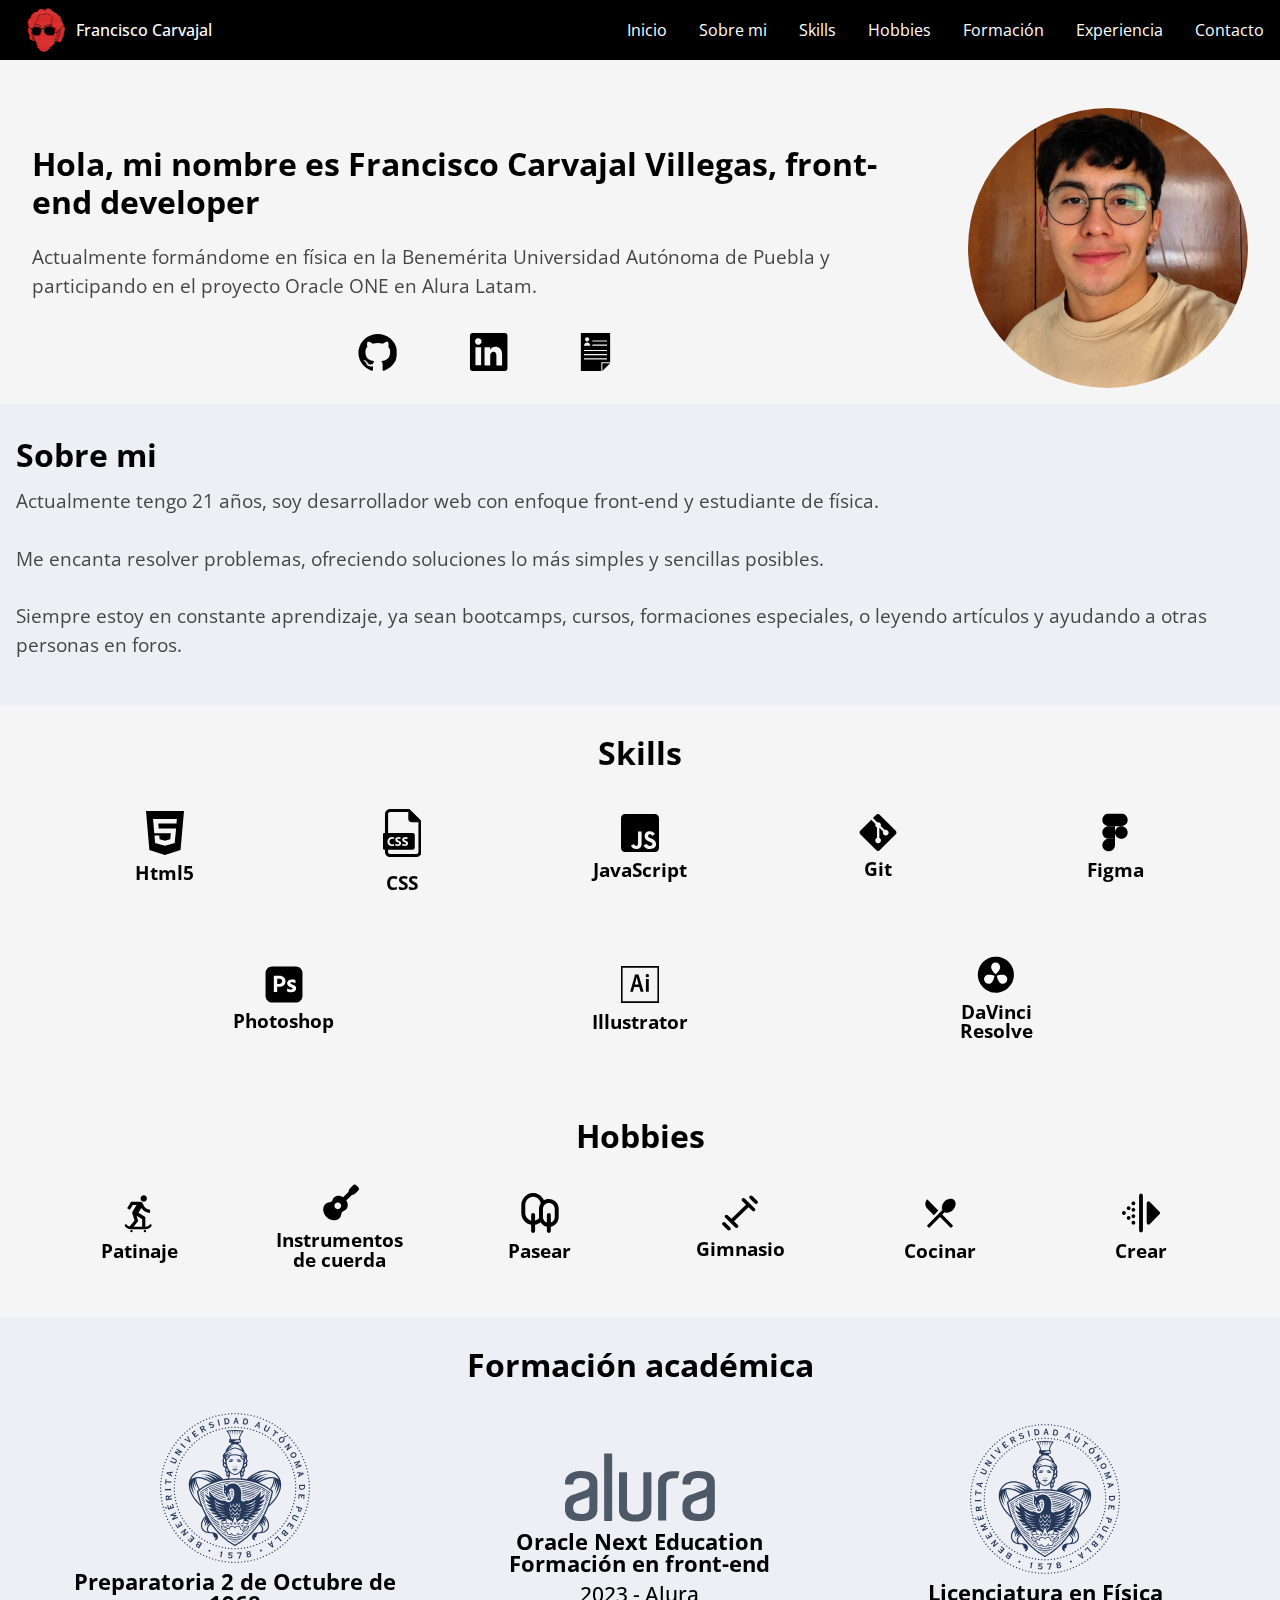
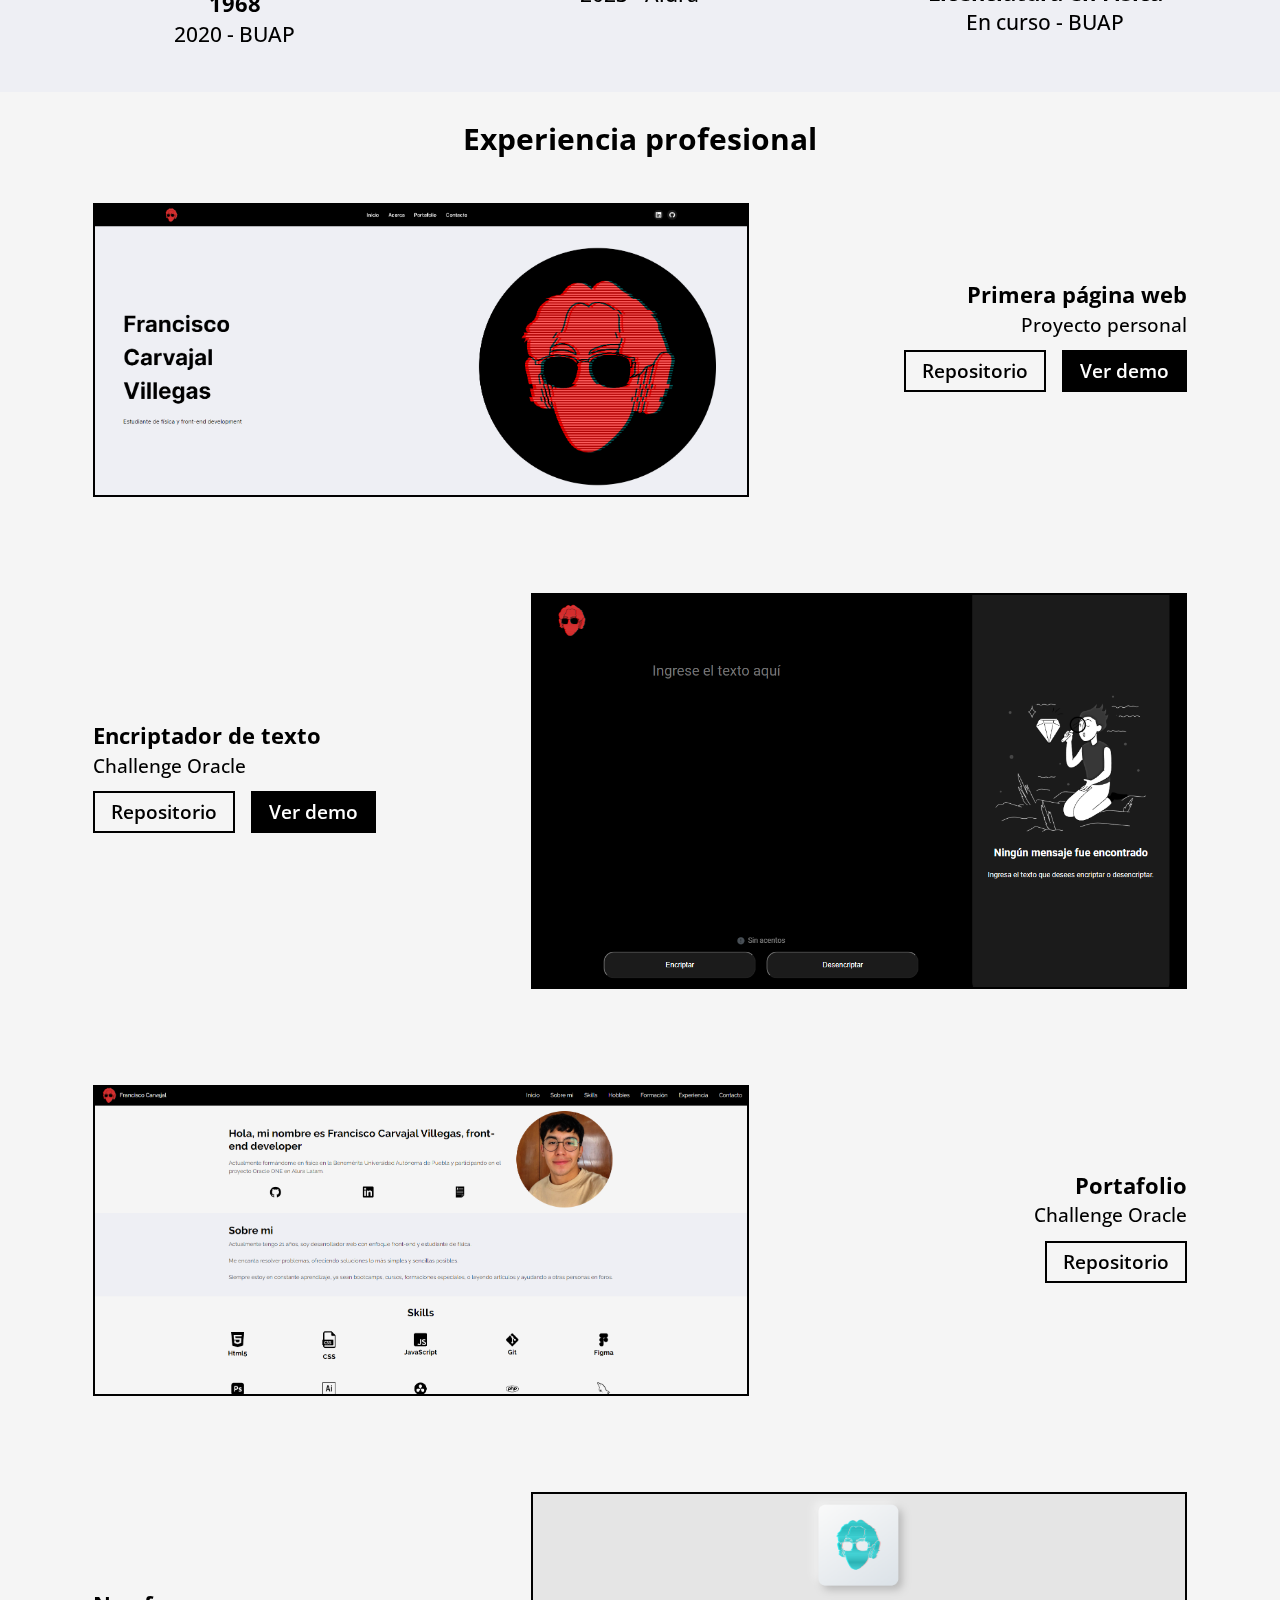
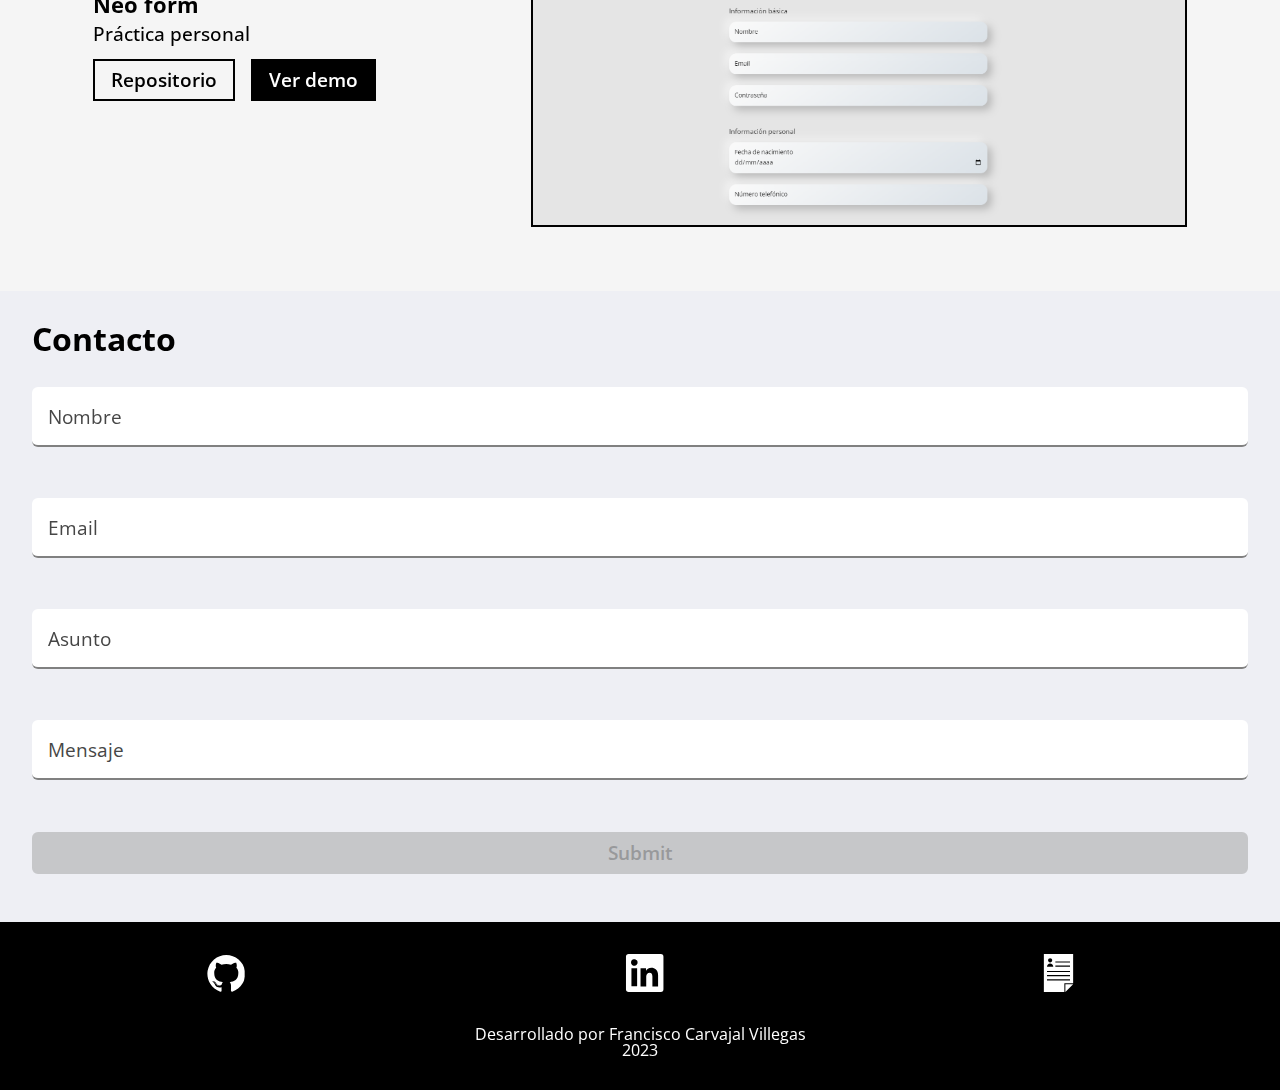
==== index.html @ 3be38c58 "redireccion form" ====
<!DOCTYPE html>
<html lang="es">
<head>
    <meta charset="UTF-8">
    <meta http-equiv="X-UA-Compatible" content="IE=edge">
    <meta name="viewport" content="width=device-width, initial-scale=1.0">
    <link rel="preconnect" href="https://fonts.googleapis.com">
    <link rel="preconnect" href="https://fonts.gstatic.com" crossorigin>
    <link href="https://fonts.googleapis.com/css2?family=Open+Sans:wght@400;500;600;700&display=swap" rel="stylesheet">
    <link rel="stylesheet" href="assets/css/reset.css">
    <link rel="stylesheet" href="assets/css/normalize.css">
    <link rel="stylesheet" href="assets/css/base.css">
    <link rel="stylesheet" href="assets/css/header.css">
    <link rel="stylesheet" href="assets/css/menu.css">
    <link rel="stylesheet" href="assets/css/main.css">
    <link rel="stylesheet" href="assets/css/sobre.css">
    <link rel="stylesheet" href="assets/css/skills.css">
    <link rel="stylesheet" href="assets/css/hobbies.css">
    <link rel="stylesheet" href="assets/css/formacion.css">
    <link rel="stylesheet" href="assets/css/experiencia.css">
    <link rel="stylesheet" href="assets/css/contacto.css">
    <link rel="stylesheet" href="assets/css/form.css">
    <link rel="stylesheet" href="assets/css/footer.css">
    <link rel="shortcut icon" href="assets/img/logo.png" type="image/x-icon">
    <title>Francisco Carvajal Villegas</title>
</head>
<body>
    
    <header class="header">
        <div class="logo">
            <img src="assets/img/logo.png" alt="" class="logo__img">
            <h1 class="logo__nombre">Francisco Carvajal</h1>
        </div>

        <div class="bars-menu">
            <span class="bars-menu__line1"></span>
            <span class="bars-menu__line2"></span>
            <span class="bars-menu__line3"></span>
        </div>

        <nav class="menu">
            <ul class="menu__nav">
                <li class="menu__item"><a href="#">Inicio</a></li>
                <li class="menu__item"><a href="#sobre">Sobre mi</a></li>
                <li class="menu__item"><a href="#skills">Skills</a></li>
                <li class="menu__item"><a href="#hobbies">Hobbies</a></li>
                <li class="menu__item"><a href="#formacion">Formación</a></li>
                <li class="menu__item"><a href="#experiencia">Experiencia</a></li>
                <li class="menu__item"><a href="#contacto">Contacto</a></li>
            </ul>
        </nav>

        <nav class="nav">
            <ul class="nav__bar">
                <li class="nav__item"><a href="#">Inicio</a></li>
                <li class="nav__item"><a href="#sobre">Sobre mi</a></li>
                <li class="nav__item"><a href="#skills">Skills</a></li>
                <li class="nav__item"><a href="#hobbies">Hobbies</a></li>
                <li class="nav__item"><a href="#formacion">Formación</a></li>
                <li class="nav__item"><a href="#experiencia">Experiencia</a></li>
                <li class="nav__item"><a href="#contacto">Contacto</a></li>
            </ul>
        </nav>

    </header>

    <main class="main">
        <div class="main__div">
            <img src="assets/img/yo.jpeg" alt="Francisco Carvajal" class="main__logo">
            <div class="main__info">
                <h1 class="main__titulo">Hola, mi nombre es Francisco Carvajal Villegas, front-end developer</h1>
                <p class="main__descripcion">Actualmente formándome en física en la Benemérita Universidad Autónoma de Puebla y participando en el proyecto Oracle ONE en Alura Latam.</p>
                <div class="main__redes">
                    <a href="https://github.com/FranciscoCarvajal404" target="_blank"><img src="assets/img/github.svg" alt="GitHub" class="main-redes__img"></a>
        
                    <a href="https://www.linkedin.com/in/francisco-carvajal-villegas/" target="_blank"><img src="assets/img/linkedin.svg" alt="LinkedIn" class="main-redes__img"></a>
        
                    <a href="assets/downloads/CV_FCV.pdf" target="_blank"><img src="assets/img/resume.svg" alt="Resume" class="main-redes__img"></a>
                </div>
            </div>
        </div>
    </main>

    <section class="sobre" id="sobre">
        <div class="sobre__info">
            <h2 class="sobre__titulo">Sobre mi</h2>
            <p class="sobre__descripcion">Actualmente tengo 21 años, soy desarrollador web con enfoque front-end y estudiante de física. <br> <br>
            Me encanta resolver problemas, ofreciendo soluciones lo más simples y sencillas posibles. <br> <br>
            Siempre estoy en constante aprendizaje, ya sean bootcamps, cursos, formaciones especiales, o leyendo artículos y ayudando a otras personas en foros.</p>
        </div>
    </section>

    <section class="skills" id="skills">
        <div class="skills__div">
            <h2 class="skills__titulo-principal">Skills</h2>
            <div class="skills__grid">
                <div class="skills__card">
                    <img src="assets/img/html.svg" alt="HTML" class="skills__img">
                    <h2 class="skills__titulo">Html5</h2>
                </div>
                <div class="skills__card">
                    <img src="assets/img/css.svg" alt="CSS" class="skills__img">
                    <h2 class="skills__titulo">CSS</h2>
                </div>
                <div class="skills__card">
                    <img src="assets/img/js.svg" alt="JavaScript" class="skills__img">
                    <h2 class="skills__titulo">JavaScript</h2>
                </div>
                <div class="skills__card">
                    <img src="assets/img/git.svg" alt="Git" class="skills__img">
                    <h2 class="skills__titulo">Git</h2>
                </div>
                <div class="skills__card">
                    <img src="assets/img/figma.svg" alt="Figma" class="skills__img">
                    <h2 class="skills__titulo">Figma</h2>
                </div>
                <div class="skills__card">
                    <img src="assets/img/photoshop.svg" alt="Photoshop" class="skills__img">
                    <h2 class="skills__titulo">Photoshop</h2>
                </div>
                <div class="skills__card">
                    <img src="assets/img/illustrator.svg" alt="Ilustrator" class="skills__img">
                    <h2 class="skills__titulo">Illustrator</h2>
                </div>
                <div class="skills__card">
                    <img src="assets/img/davinci.svg" alt="DaVinci Resolve" class="skills__img">
                    <h2 class="skills__titulo">DaVinci Resolve</h2>
                </div>
                </div>
            </div>
        </div>
    </section>

    <section class="hobbies" id="hobbies">
        <div class="hobbies__div">
            <h2 class="hobbies__titulo-principal">Hobbies</h2>
            <div class="hobbies__grid">
                <div class="hobbies__card">
                    <img src="assets/img/patinaje.svg" alt="Patinaje" class="hobbies__img">
                    <h2 class="hobbies__titulo">Patinaje</h2>
                </div>
                <div class="hobbies__card">
                    <img src="assets/img/guitar.svg" alt="Instrumentos de cuerda" class="hobbies__img">
                        <h2 class="hobbies__titulo">Instrumentos de cuerda</h2>
                    </div>
                    <div class="hobbies__card">
                        <img src="assets/img/arbol.svg" alt="Pasear" class="hobbies__img">
                        <h2 class="hobbies__titulo">Pasear</h2>
                    </div>
                    <div class="hobbies__card">
                        <img src="assets/img/gym.svg" alt="Gimnasio" class="hobbies__img">
                        <h2 class="hobbies__titulo">Gimnasio</h2>
                    </div>
                    <div class="hobbies__card">
                        <img src="assets/img/cocina.svg" alt="Cocinar" class="hobbies__img">
                        <h2 class="hobbies__titulo">Cocinar</h2>
                    </div>
                    <div class="hobbies__card">
                        <img src="assets/img/crear.svg" alt="Crear" class="hobbies__img">
                        <h2 class="hobbies__titulo">Crear</h2>
                    </div>
                </div>
            </div>
        </section>

    <section class="formacion" id="formacion">
            <h2 class="formacion__titulo-principal">Formación académica</h2>
            <div class="formacion__educacion">
                <div class="formacion__card">
                    <img src="assets/img/buap.svg" alt="Preparatoria 2 de Octubre de 1968" class="formacion__img">
                    <h2 class="formacion__titulo">Preparatoria 2 de Octubre de 1968</h2>
                    <h3 class="formacion__descripcion">2020 - BUAP</h3>
                </div>
                <div class="formacion__card">
                    <img src="assets/img/alura-logo.svg" alt="Alura" class="formacion__img">
                    <h2 class="formacion__titulo">Oracle Next Education<br> 
                        Formación en front-end</h2>
                    <h3 class="formacion__descripcion">2023 - Alura</h3>
                </div>
                <div class="formacion__card">
                    <img src="assets/img/buap.svg" alt="BUAP" class="formacion__img">
                    <h2 class="formacion__titulo">Licenciatura en Física</h2>
                    <h3 class="formacion__descripcion">En curso - BUAP</h3>
                </div>
            </div>
    </section>

    <section class="experiencia" id="experiencia">
        <h2 class="experiencia__titulo-principal">Experiencia profesional</h2>
        <div class="experiencia__card">
            <img src="assets/img/primer_web.png" alt="Primer web" class="experiencia__img">
            <div class="card__info">
            <h2 class="experiencia__titulo">Primera página web</h2>
            <h3 class="experiencia__descripcion">Proyecto personal</h3>
            <div class="experiencia__botones">
                <a href="https://github.com/FranciscoCarvajal404/Primera-web-personal"><button class="experiencia__btn--rep">Repositorio</button></a>
                <a href="https://franciscocarvajal404.github.io/Primera-web-personal/"><button class="experiencia__btn--demo">Ver demo</button></a>
            </div>
        </div>
        </div>

        <div class="experiencia__card experiencia__card--reverse">
            <img src="assets/img/encriptador.png" alt="Encriptador" class="experiencia__img">
            <div class="card__info">
                <h2 class="experiencia__titulo experiencia__titulo--reverse">Encriptador de texto</h2>
                <h3 class="experiencia__descripcion experiencia__descripcion--reverse">Challenge Oracle</h3>
                <div class="experiencia__botones experiencia__botones--reverse">
                    <a href="https://github.com/FranciscoCarvajal404/Alura-One-C1"><button class="experiencia__btn--rep">Repositorio</button></a>
                    <a href="https://franciscocarvajal404.github.io/Alura-One-C1/"><button class="experiencia__btn--demo">Ver demo</button></a>
                </div>
            </div>
        </div>

        <div class="experiencia__card">
            <img src="assets/img/portafolio.png" alt="Portafolio personal" class="experiencia__img">
            <div class="card__info">
                <h2 class="experiencia__titulo">Portafolio</h2>
                <h3 class="experiencia__descripcion">Challenge Oracle</h3>
                <div class="experiencia__botones">
                    <a href="https://github.com/FranciscoCarvajal404/Portafolio-Francisco-Carvajal"><button class="experiencia__btn--rep">Repositorio</button></a>
                </div>
            </div>
        </div>

        <div class="experiencia__card experiencia__card--reverse">
            <img src="assets/img/Neo-form.png" alt="Neo formulario" class="experiencia__img">
            <div class="card__info">
                <h2 class="experiencia__titulo experiencia__titulo--reverse">Neo form</h2>
                <h3 class="experiencia__descripcion experiencia__descripcion--reverse">Práctica personal</h3>
                <div class="experiencia__botones experiencia__botones--reverse">
                    <a href="https://github.com/FranciscoCarvajal404/Neo-form"><button class="experiencia__btn--rep">Repositorio</button></a>
                    <a href="https://franciscocarvajal404.github.io/Neo-form/"><button class="experiencia__btn--demo">Ver demo</button></a>
                </div>
            </div>
        </div>
    </section>

    <section class="contacto" id="contacto">
        <h2 class="contacto__titulo">Contacto</h2>
        
        <form action="send.html" class="contacto__form">
            <div class="contacto__form">
                <div class="form__grupo">
                    <label class="form__label" for="name">
                        <input type="text" id="name" name="name" class="form__input" autocomplete="off" required data-type="name">
                        <span class="label-span">Nombre</span>
                        <span class="form__input-error"></span>
                    </label>
                </div>

                <div class="form__grupo">
                    <label class="form__label" for="mail">
                        <input type="email" id="mail" name="mail" class="form__input" autocomplete="off" required data-type="email">
                        <span class="label-span">Email</span>
                        <span class="form__input-error"></span>
                    </label>
                </div>

                <div class="form__grupo">
                    <label class="form__label" for="subject">
                        <input type="text" id="subject" name="subject" class="form__input" autocomplete="off" required data-type="subject">
                        <span class="label-span">Asunto</span>
                        <span class="form__input-error"></span>
                    </label>
                </div>

                <div class="form__grupo">
                    <label class="form__label" for="mensaje">
                        <textarea type="text" id="mensaje" name="mensaje" class="form__input form__input--mensaje" autocomplete="off" required cols="30" rows="1" data-type="message"></textarea>
                        <span class="label-span">Mensaje</span>
                        <span class="form__input-error form__input-error--message"></span>
                    </label>
                </div>
            <input type="submit" class="form__btn" id="enviarCorreo">
        </form>
    </section>

    <footer class="footer">
        <div class="footer__redes">
            <a href="https://github.com/FranciscoCarvajal404" target="_blank"><img src="assets/img/github.svg" alt="GitHub" class="footer__img"></a>

            <a href="https://www.linkedin.com/in/francisco-carvajal-villegas/" target="_blank"><img src="assets/img/linkedin.svg" alt="LinkedIn" class="footer__img"></a>

            <a href="assets/downloads/CV_FCV.pdf" target="_blank"><img src="assets/img/resume.svg" alt="Resume" class="footer__img"></a>
        </div>
        <h2 class="footer__titulo">
            Desarrollado por Francisco Carvajal Villegas <br>
            2023
        </h2> 
    </footer>

    <script type="module" src="assets/js/app.js"></script>
</body>
</html>
---- assets/css/base.css ----
:root{
    --background1: #F5F5F5;
    --background2: #EEEFF4;
    --color-parrafo: #464646;
}

html {   
    min-width: 320px;   
    scroll-behavior: smooth;
    }

body{
    font-family: 'Open Sans', sans-serif;
    width: 100%;
    background: var(--background1);
}

a:hover{
    color: #f73131;
}
---- assets/css/header.css ----
.header{
    background: black;
    display: flex;
    align-items: center;
    justify-content: space-between;
    padding: 0 16px;

    position: sticky;
    position: -webkit-sticky;
    top: 0;

    z-index: 20;
}

.logo{
    display: flex;
    align-items: center;
    justify-content: space-between;
}

.logo__img{
    width: 60px;
    height: 60px;

    z-index: 20;
}

.logo__nombre{
    font-size: 1rem;
    font-weight: 500;
    color: white;
}

.nav{
    display: none;
}

.nav__item{
    font-size: 1rem;
}

@media screen and (min-width: 920px){
    .nav{
        display: block;
    }
    
    .nav__bar{
        display: flex;
        align-items: center;
        justify-content: center;
    }

    .nav__item{
        margin-left: 32px;
    }
}
---- assets/css/menu.css ----
.bars-menu{
    width: 30px;
    height: 30px;
    cursor: pointer;
}

.bars-menu span{
    display: block;
    width: 100%;
    height: 2px;
    background: white;
    margin-top: 6px;

    transform-origin: 0px 100%;
    transition: all 500ms;
}

.bars-menu__line1--active{
    transform: rotate(45deg) translate(-2px, 1px);
}

.bars-menu__line3--active{
    transform: rotate(-45deg) translate(-4px, 2px);}

.bars-menu__line2--active{
    opacity: 0;
    margin-left: -30px;
}

.menu{
    opacity: 1;
    background: none;
    position: absolute;
    top: 0;
    left: 0;

    width: 80%;
    height: 100vh;

    padding-top: 100px;

    transform: translateX(-100%);
    transition: all 0.5s ease;
}

.menu__nav{
    align-self: flex-start;
    margin: calc(100vh / 7) 32px;
}

.menu--active{
    display: block;
    background: rgba(0, 0, 0, 0.8);
    -webkit-backdrop-filter: blur(10px);
    backdrop-filter: blur(10px);
    position: absolute;
    top: 0;
    opacity: 1;

    padding-top: 100px;

    width: 50%;
    height: 100vh;

    display: flex;
    flex-direction: column;
    justify-content: flex-start;
    align-items: center;

    transform: translateX(0%);
    transition: all 0.5s ease;
}

.menu__item{
    margin-bottom: 32px;
    opacity: 0;
    z-index: -1;

    font-size: 18px;
}


.menu--active .menu__item{
    opacity: 1;
}

@media screen and (min-width: 920px){
    .bars-menu{
        display: none;
    }
}
---- assets/css/main.css ----
.main{
    background: var(--background1);

    display: flex;
    flex-direction: column;
    justify-content: space-around;
    align-items: center;

    padding: 16px 32px;
    margin-top: 32px;

}

.main__div{
    display: flex;
    flex-direction: column;
    justify-content: center;
    align-items: center;

    width: 100%;
    max-width: 1370px;
}

.main__logo{
    width: 150px;
    height: 150px;

    border-radius: 360px;
}

.main__info{
    display: flex;
    flex-direction: column;
    align-items: center;
    justify-content: center;

}

.main__titulo{
    font-size: 2rem;
    font-weight: bold;
    line-height: 1.2;

    align-self: flex-start;
}

.main__descripcion{
    font-size: 1.2rem;
    font-weight: 400;
    line-height: 1.5;

    color: var(--color-parrafo);
}

.main__redes{
    width: 100%;

    display: flex;
    align-items: center;
    justify-content: center;

    margin-top: 32px
}

.main-redes__img{
    height: 38px;
    margin: 0 36px;
}

.main-redes__img:hover{
    filter: invert(54%) sepia(98%) saturate(5760%) hue-rotate(342deg) brightness(95%) contrast(105%);

    transition: all 150ms;
}

.main__img{
    width: 40px ;
    cursor: pointer;
}

@media screen and (min-width: 768px){
    .main__div{
        flex-direction: row-reverse;
    }

    .main__logo{
        margin-left: 32px;
        width: 200px;
        height: 200px;
    }
}

@media screen and (min-width: 1024px){

    .main__logo{
        width: 280px;
        height: 280px;
    }
}
---- assets/css/sobre.css ----
.sobre{
    background: var(--background2);

    display: flex;
    flex-direction: column;
    justify-content: center;
    align-items: center;

    padding: 32px 16px;
    
}

.sobre__titulo{
    font-size: 2rem;
    font-weight: bold;
    line-height: 1.2;

    align-self: flex-start;
}

.sobre__descripcion{
    margin: 0.67em 0;

    font-size: 1.2rem;
    font-weight: 400;
    line-height: 1.5;

    color: var(--color-parrafo);
}
---- assets/css/skills.css ----
.skills{
    display: flex;
    flex-direction: column;
    align-items: center;

    background: var(--background1);
    padding: 16px 32px;
}

.skills__div{
    display: flex;
    flex-direction: column;
    align-items: center;

    width: 100%;
    max-width: 1370px;

}

.skills__grid{
    width: 100%;
    max-width: 1370px;

    display: flex;
    flex-wrap: wrap;
    justify-content: space-evenly;
    align-items: center;
}

.skills__titulo-principal{
    font-size: 2rem;
    font-weight: bold;

    align-self: center;

    margin-top: 16px;
}

.skills__card{
    width: 30%;
    height: auto;

    display: flex;
    flex-direction: column;
    justify-content: center;
    align-items: center;

    margin: 32px;
}

.skills__titulo{
    font-size: 1.2rem;
    font-weight: bold;

    text-align: center;
}

.skills__img{
    width: 38px;
    height: auto;

    margin-bottom: 8px;
}

@media screen and (min-width: 768px){
    .skills__card{
        width: 20%;
    }
}

@media screen and (min-width: 1024px){
    .skills__card{
        width: 12%;
    }
}
---- assets/css/hobbies.css ----
.hobbies{
    display: flex;
    flex-direction: column;
    align-items: center;

    background: var(--background1);
    padding: 16px 32px;
}

.hobbies__div{
    display: flex;
    flex-direction: column;
    align-items: center;

    width: 100%;
    max-width: 1370px;

}

.hobbies__grid{
    width: 100%;

    display: flex;
    flex-wrap: wrap;
    justify-content: space-evenly;
    align-items: center;
}

.hobbies__titulo-principal{
    font-size: 2rem;
    font-weight: bold;

    align-self: center;

    margin-top: 16px;
}

.hobbies__card{
    width: 30%;
    height: auto;

    display: flex;
    flex-direction: column;
    justify-content: center;
    align-items: center;

    margin: 32px;
}

.hobbies__titulo{
    font-size: 1.2rem;
    font-weight: bold;

    text-align: center;
}

.hobbies__img{
    width: 38px;
    height: auto;

    margin-bottom: 8px;
}

@media screen and (min-width: 768px){
    .hobbies__card{
        width: 20%;
    }
}

@media screen and (min-width: 1024px){
    .hobbies__card{
        width: 10%;
    }
}
---- assets/css/formacion.css ----
.formacion{
    display: flex;
    flex-direction: column;
    align-items: center;
    justify-content: center;

    background: var(--background2);
    padding: 16px 32px;
}

.formacion__titulo-principal{
    font-size: 2rem;
    font-weight: bold;

    margin-top: 16px;
}

.formacion__educacion{
    display: flex;
    flex-direction: column;
    justify-content: center;
    align-items: center;

    width: 100%;
}

.formacion__card{
    width: 90%;
    height: auto;

    display: flex;
    flex-direction: column;
    justify-content: center;
    align-items: center;

    margin: 32px 16px;
}

.formacion__img{
    width: 150px;

    mix-blend-mode: multiply;

    margin-bottom: 8px;
}

.formacion__titulo{
    font-size: 1.4rem;
    font-weight: bold;

    text-align: center;
}

.formacion__descripcion{
    margin-top: 8px;

    font-size: 1.3rem;
    font-weight: 500;
}

@media screen and (min-width: 768px){
    .formacion__educacion{
        flex-direction: row;
    }
}
---- assets/css/experiencia.css ----
.experiencia{
    display: flex;
    flex-direction: column;

    align-items: center;
    justify-content: center;

    background: var(--background1);
    padding: 16px 32px;
}

.experiencia__titulo-principal{
    font-size: 1.9rem;
    font-weight: bold;

    align-self: center;

    margin-top: 16px;
}

.experiencia__card{
    width: 90%;

    margin: 32px auto;

    display: flex;
    flex-direction: column;
    align-items: center;
    justify-content: center;
}

.card__info{
    display: flex;
    flex-direction: column;
    align-items: center;
    justify-content: center;

    width: 100%;
}

.experiencia__img{
    width: 100%;

    align-self: center;

    margin: 16px 0;

    box-sizing: border-box;
    border: 2px solid black;
}

.experiencia__titulo{
    font-size: 1.4rem;
    font-weight: bold;

    text-align: center;

    margin-top: 8px;

    align-self: flex-start;
}

.experiencia__descripcion{
    margin-top: 8px;

    font-size: 1.2rem;
    font-weight: 500;

    align-self: flex-start;
}

.experiencia__botones{
    display: flex;
    align-items: center;
    justify-content: center;
    align-self: center;

    margin-top: 16px;
    margin-bottom: 32px;
    gap: 16px;
}

.experiencia__btn--rep{
    cursor: pointer;

    padding: 8px 16px;

    color: black;
    font-size: 1.2rem;
    font-weight: 600;

    background: rgba(0, 0, 0, 0);
    border: 2px solid black;
}

.experiencia__btn--rep:hover{
    border-color: #f73131;
    color: #f73131;

    transition: all 150ms;
}

.experiencia__btn--demo{
    cursor: pointer;

    padding: 8px 16px;

    color: white;
    font-size: 1.2rem;
    font-weight: 600;

    background: black;
    border: 2px solid black;
}

.experiencia__btn--demo:hover{
    background: #f73131;
    border-color: #f73131;

    transition: all 150ms;
}

@media screen and (min-width: 1024px) {
    .experiencia__card{
        flex-direction: row;
        justify-content: space-between;
    }

    .experiencia__card--reverse{
        flex-direction: row-reverse;
        justify-content: space-between;
    }
    

    .experiencia__titulo, .experiencia__descripcion, .experiencia__botones{
        align-self: flex-end;
    }

    .experiencia__titulo--reverse, .experiencia__descripcion--reverse, .experiencia__botones--reverse{
        align-self: flex-start;
    }

    .experiencia__img{
        width: 60%;
    }
}
---- assets/css/contacto.css ----
.contacto{
    display: flex;
    flex-direction: column;

    padding: 16px 32px;

    background: var(--background2);
}

.contacto__titulo{
    font-size: 2rem;
    font-weight: bold;

    margin: 16px 0 32px 0;
}

.contacto__form{
    display: flex;
    flex-direction: column;
    
}
---- assets/css/form.css ----
.form__grupo{
    width: 100%; 
    z-index: 1;

    display: flex;
    align-items: center;
    justify-content: center;
}

.form__label {
    position: relative;
    font-size: 1.2rem;
    width: 100%;
}

.form__input {
    box-sizing: border-box;
    width: 100%;
    min-height: 60px;

    border: 0;
    border-bottom: solid 2px grey;
    border-radius: 6px;

    margin-bottom: 3.2rem;
    padding: 16px;
    padding-bottom: 0;
    color: black;
}

.form__input--mensaje{
    padding-top: 24px;
    padding-bottom: 12px;

    display: block;
    overflow: hidden;
    resize: none;
}

.form__input:focus{
    border-color: #f73131;

    transition: all 0.2s;
}

.form__input--invalid{
    border: 2px solid #f73131;
}

.form__input-error{
    color: #f73131;

    position: absolute;
    top: 65px;
    left: 0px;
}

.form__input-error--message{
    position: relative;
    top: -45px;
}

.label-span {
    position: absolute;
    top: 20px;
    left: 16px;
    transition: all 0.2s;
    pointer-events: none;

    background-color: white;

    border-radius: 6px;

    color: var(--color-parrafo);
}

.form__input:focus+.label-span{
    top: 10px;
    left: 16px;

    font-size: 0.8rem;
    font-weight: 600;

    color: #f73131;
}

.form__input.full+.label-span {
    top: 10px;
    left: 16px;

    font-size: 0.8rem;
    font-weight: 600;
}

.form__btn{
    cursor: pointer;

    padding: 8px 16px;
    margin-bottom: 32px;

    color: white;
    font-size: 1.2rem;
    font-weight: 600;

    background: black;
    border: 2px solid black;
    border-radius: 6px;

    transition: all 150ms;
}

.form__btn:hover{
    background: #f73131;
    border-color: #f73131;

    transition: all 150ms;
}

.form__btn:disabled{
    background: #acacac;
    border: 2px solid #acacac;

    color: #5f5f5f;

    opacity: 0.6;

    transition: all 150ms;
}
---- assets/css/footer.css ----
.footer{
    background: black;
    color: white;

    text-align: center;

    padding: 32px 16px;
}

.footer__redes{
    display: flex;
    align-items: center;
    justify-content: space-around;

    margin-bottom: 32px;
}

.footer__img{
    filter: invert(100%) sepia(1%) saturate(2%) hue-rotate(279deg) brightness(112%) contrast(100%);
    height: 38px;
}

.footer__img:hover{
    filter: invert(54%) sepia(98%) saturate(5760%) hue-rotate(342deg) brightness(95%) contrast(105%);
    transition: all 150ms;
}
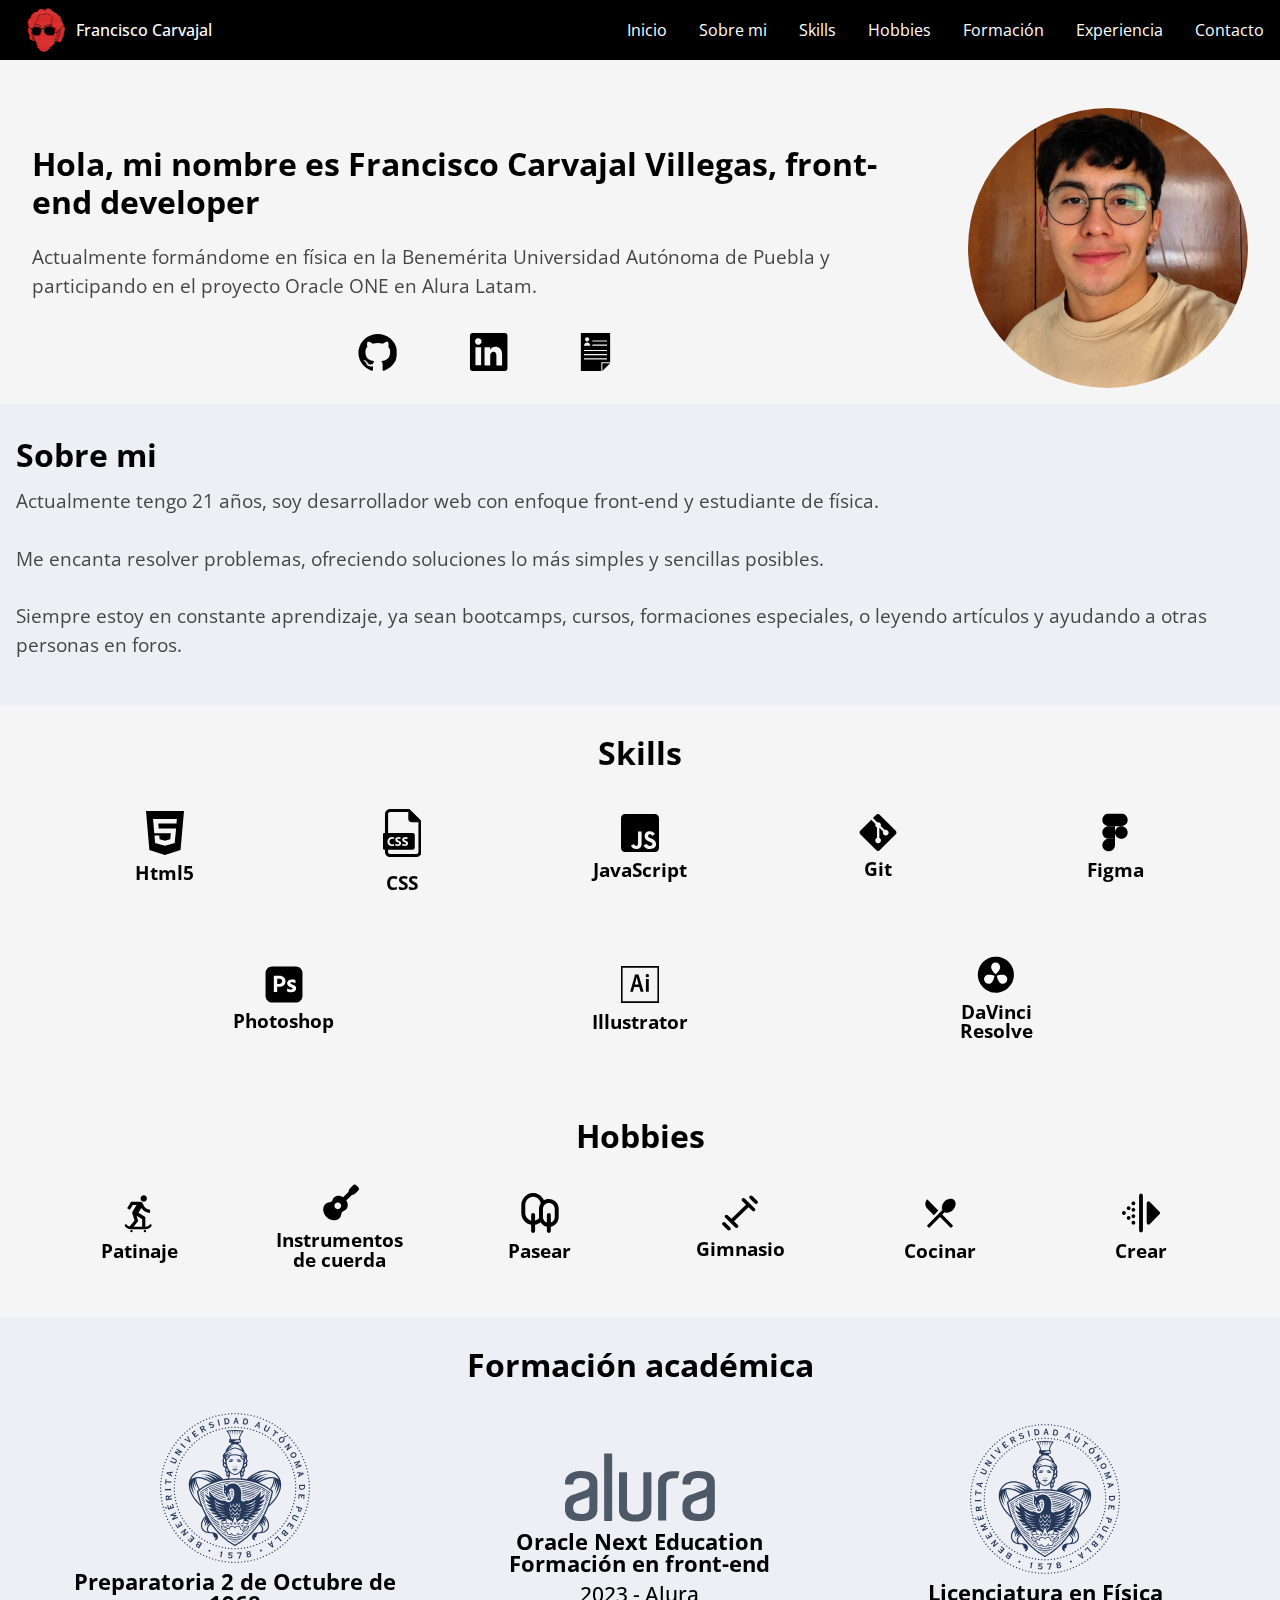
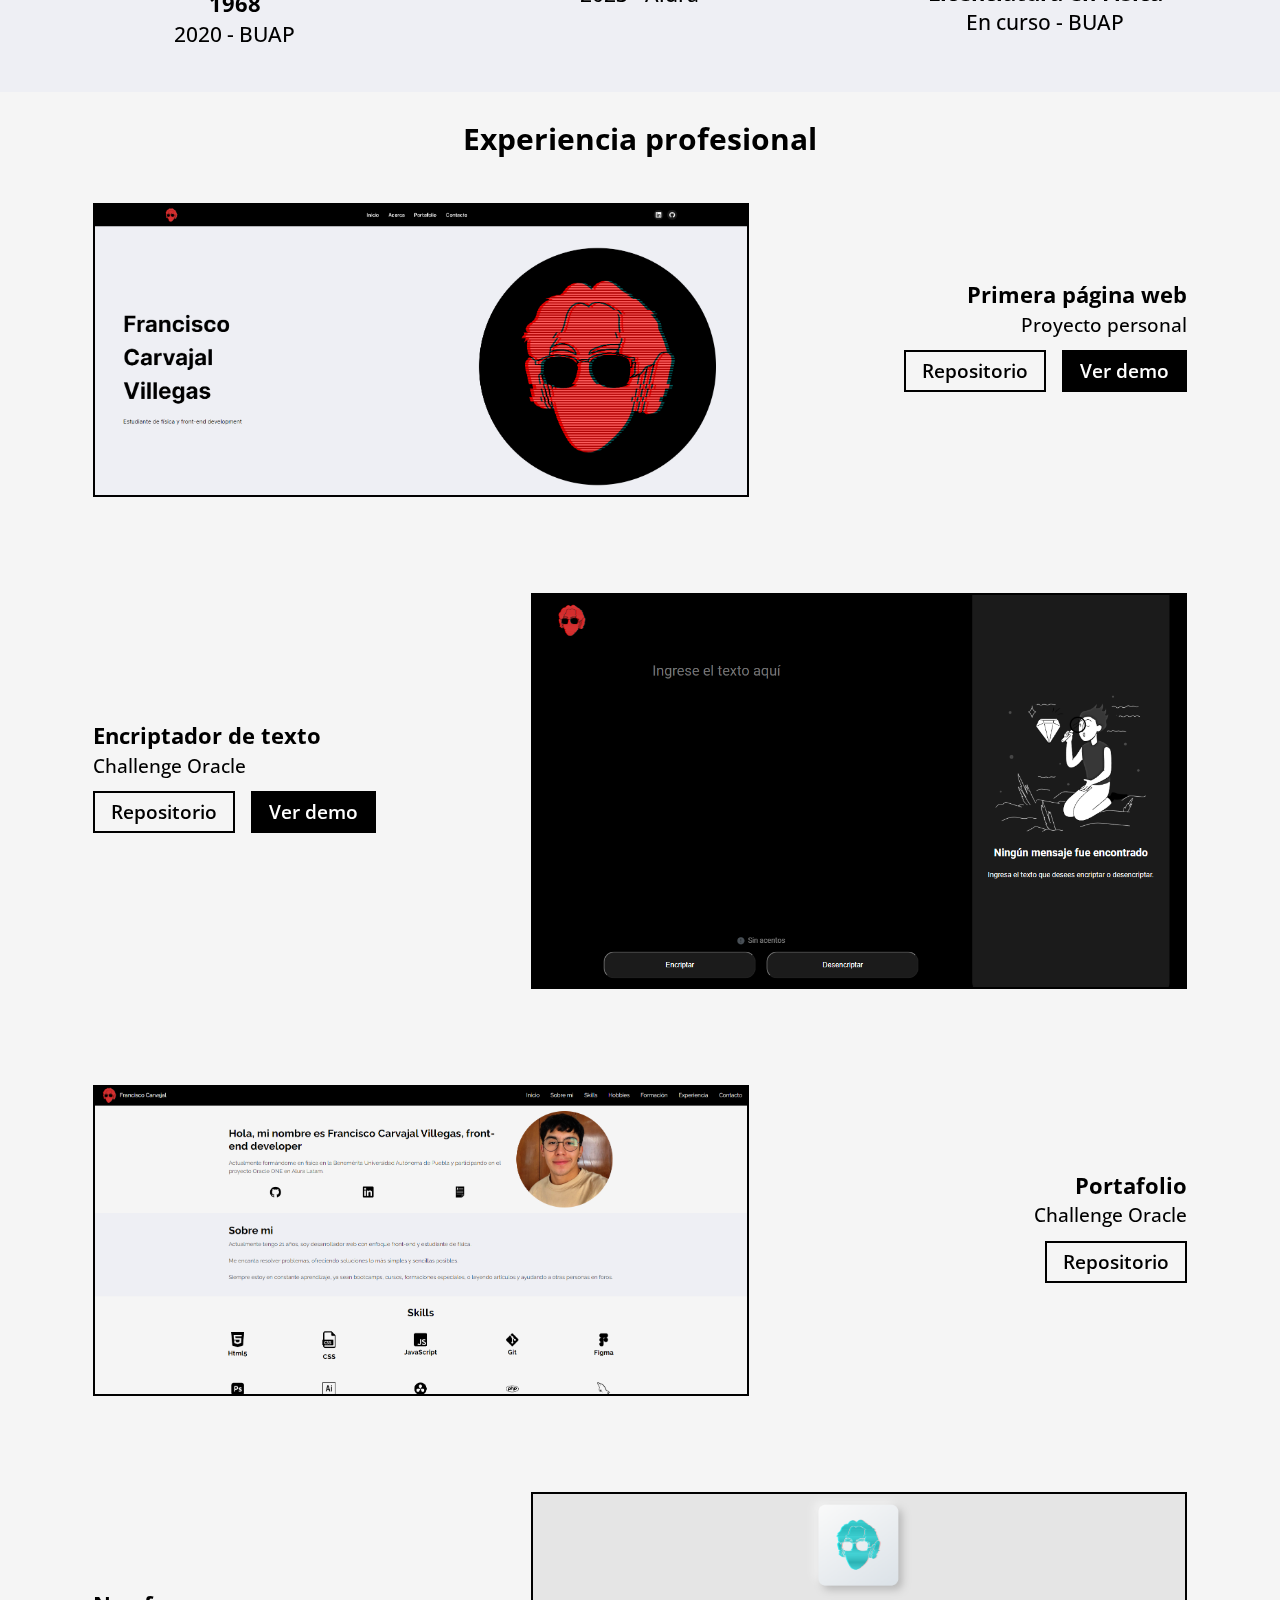
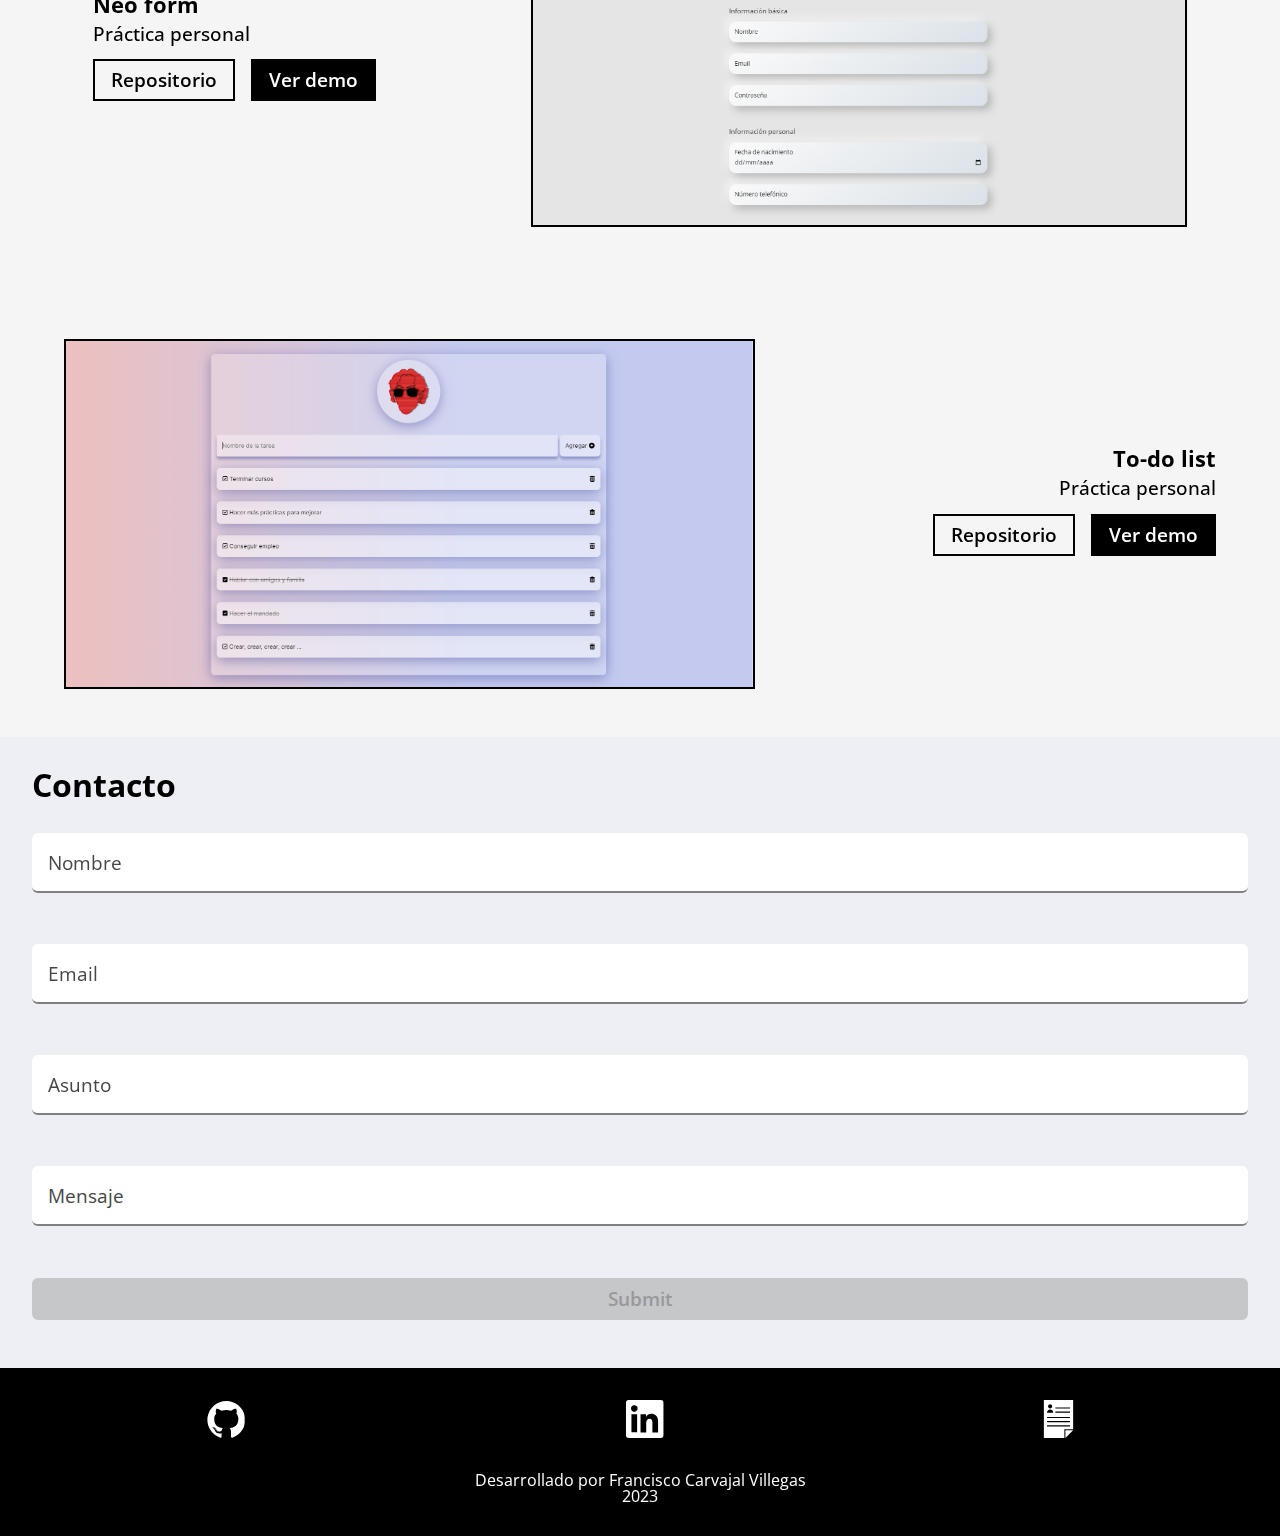
==== commit 0e00557f: "Agregado To-do list" ====
--- a/index.html
+++ b/index.html
@@ -235,10 +235,22 @@
         </div>
     </section>
 
+    <div class="experiencia__card">
+        <img src="assets/img/to-do.png" alt="To-do list" class="experiencia__img">
+        <div class="card__info">
+            <h2 class="experiencia__titulo">To-do list</h2>
+            <h3 class="experiencia__descripcion">Práctica personal</h3>
+            <div class="experiencia__botones">
+                <a href="https://github.com/FranciscoCarvajal404/Lista-de-tareas"><button class="experiencia__btn--rep">Repositorio</button></a>
+                <a href="https://franciscocarvajal404.github.io/Lista-de-tareas/"><button class="experiencia__btn--demo">Ver demo</button></a>
+            </div>
+        </div>
+    </div>
+
     <section class="contacto" id="contacto">
         <h2 class="contacto__titulo">Contacto</h2>
         
-        <form action="send.html" class="contacto__form">
+        <form action="https://formsubmit.co/c53d0fed44241b2970e3608031b69223" method="post" class="contacto__form">
             <div class="contacto__form">
                 <div class="form__grupo">
                     <label class="form__label" for="name">
@@ -247,10 +259,11 @@
                         <span class="form__input-error"></span>
                     </label>
                 </div>
+            </div>
 
                 <div class="form__grupo">
                     <label class="form__label" for="mail">
-                        <input type="email" id="mail" name="mail" class="form__input" autocomplete="off" required data-type="email">
+                        <input type="email" id="email" name="email" class="form__input" autocomplete="off" required data-type="email">
                         <span class="label-span">Email</span>
                         <span class="form__input-error"></span>
                     </label>
@@ -258,7 +271,7 @@
 
                 <div class="form__grupo">
                     <label class="form__label" for="subject">
-                        <input type="text" id="subject" name="subject" class="form__input" autocomplete="off" required data-type="subject">
+                        <input type="text" id="subject" name="_subject" class="form__input" autocomplete="off" required data-type="subject">
                         <span class="label-span">Asunto</span>
                         <span class="form__input-error"></span>
                     </label>
@@ -272,15 +285,15 @@
                     </label>
                 </div>
             <input type="submit" class="form__btn" id="enviarCorreo">
+            <input type="hidden" name="_next" value="https://franciscocarvajal404.github.io/Portafolio-Francisco-Carvajal/send.html">
+            <input type="hidden" name="_template" value="table">
         </form>
     </section>
 
     <footer class="footer">
         <div class="footer__redes">
             <a href="https://github.com/FranciscoCarvajal404" target="_blank"><img src="assets/img/github.svg" alt="GitHub" class="footer__img"></a>
-
             <a href="https://www.linkedin.com/in/francisco-carvajal-villegas/" target="_blank"><img src="assets/img/linkedin.svg" alt="LinkedIn" class="footer__img"></a>
-
             <a href="assets/downloads/CV_FCV.pdf" target="_blank"><img src="assets/img/resume.svg" alt="Resume" class="footer__img"></a>
         </div>
         <h2 class="footer__titulo">
--- a/assets/css/base.css
+++ b/assets/css/base.css
@@ -17,4 +17,14 @@
 
 a:hover{
     color: #f73131;
+}
+
+::-moz-selection{ /* Code for Firefox */
+    color: red;
+    background: yellow;
+}
+
+::selection{
+    color: #ffffff;
+    background: rgb(49, 49, 49);
 }--- a/assets/css/form.css
+++ b/assets/css/form.css
@@ -67,8 +67,6 @@
     transition: all 0.2s;
     pointer-events: none;
 
-    background-color: white;
-
     border-radius: 6px;
 
     color: var(--color-parrafo);
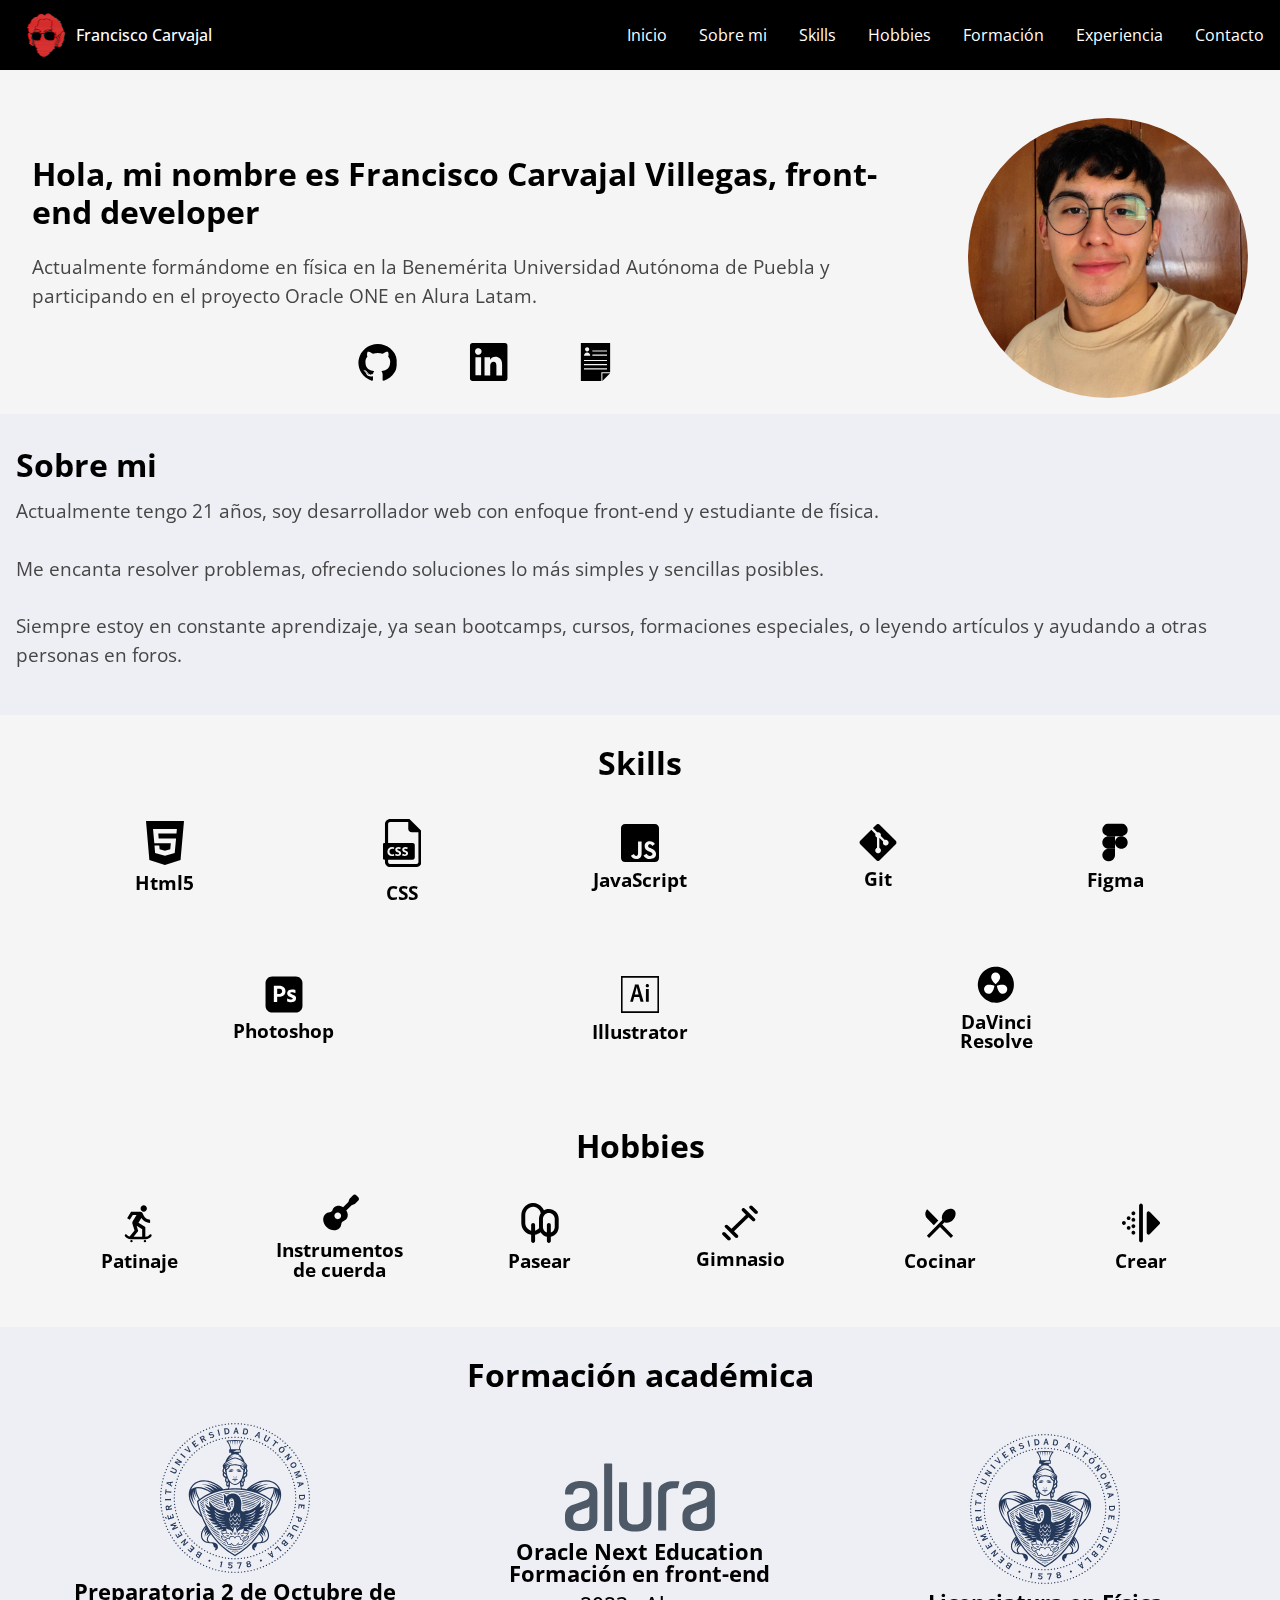
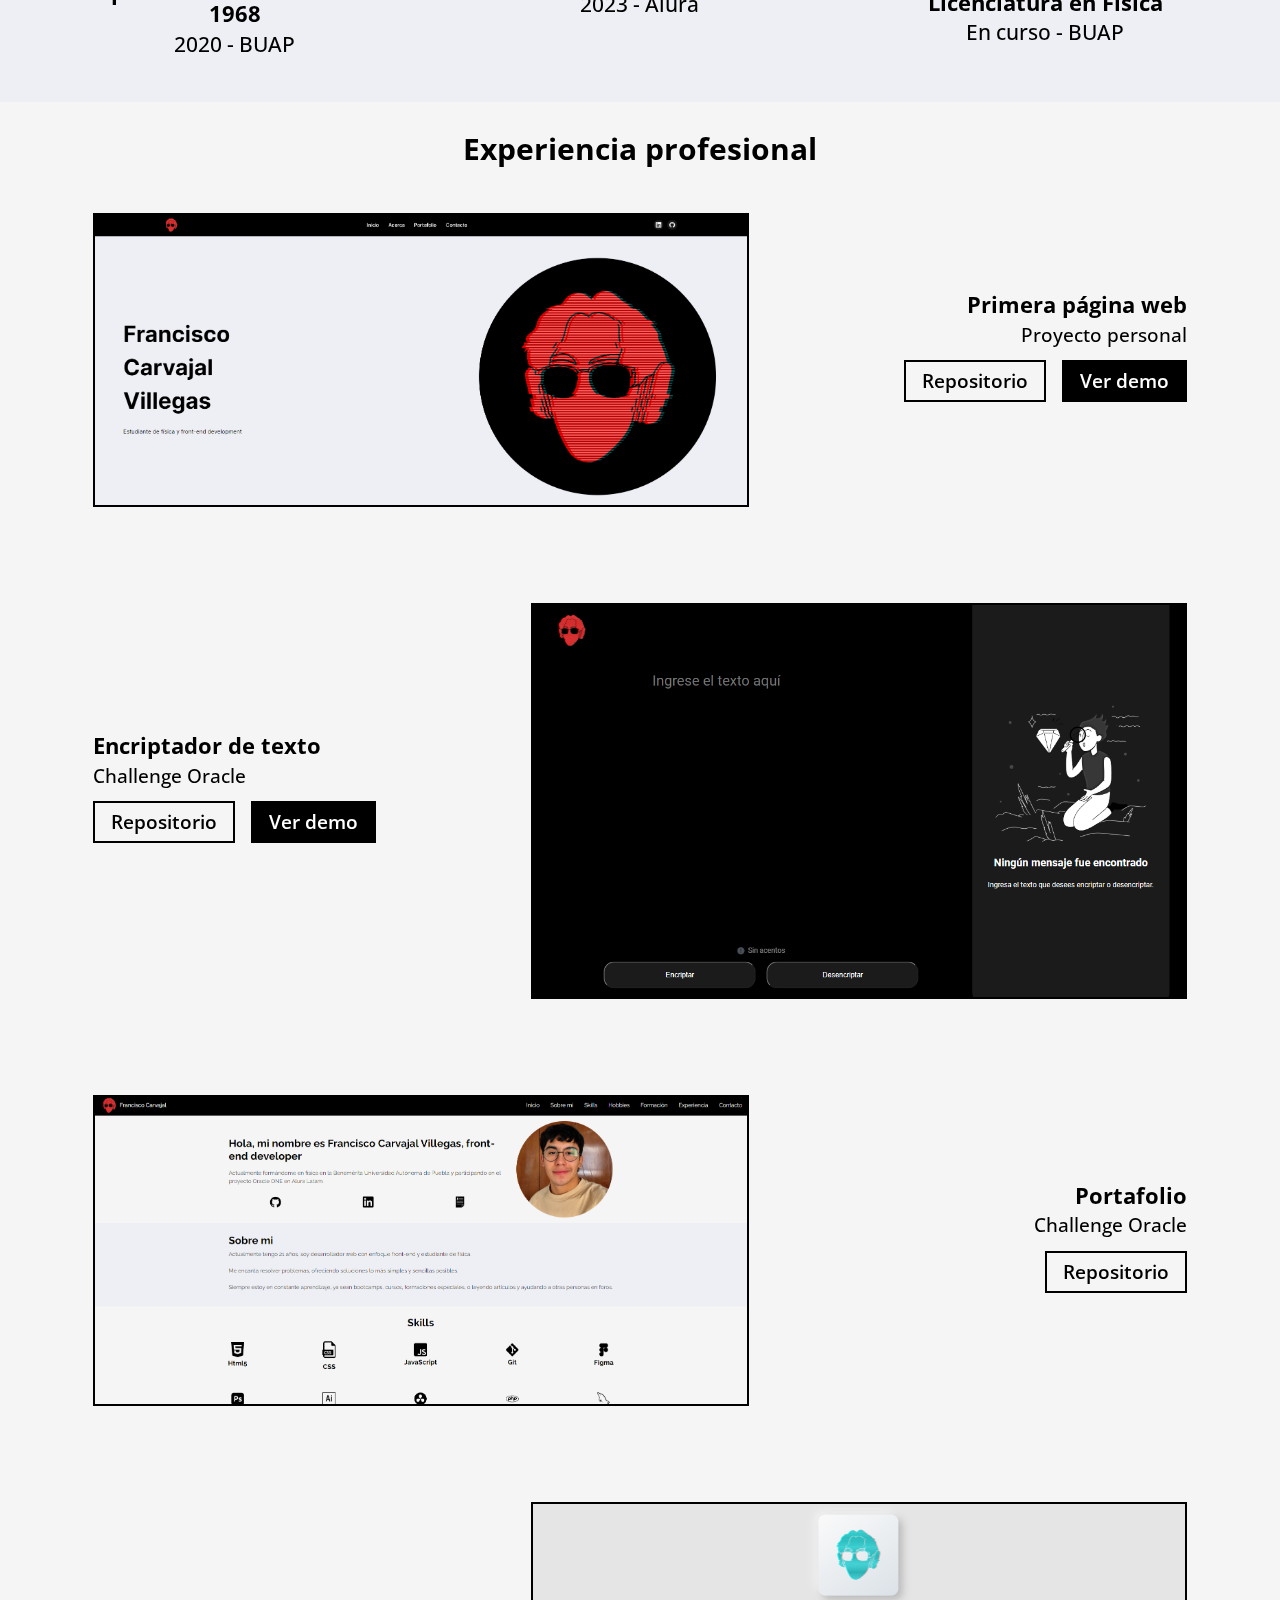
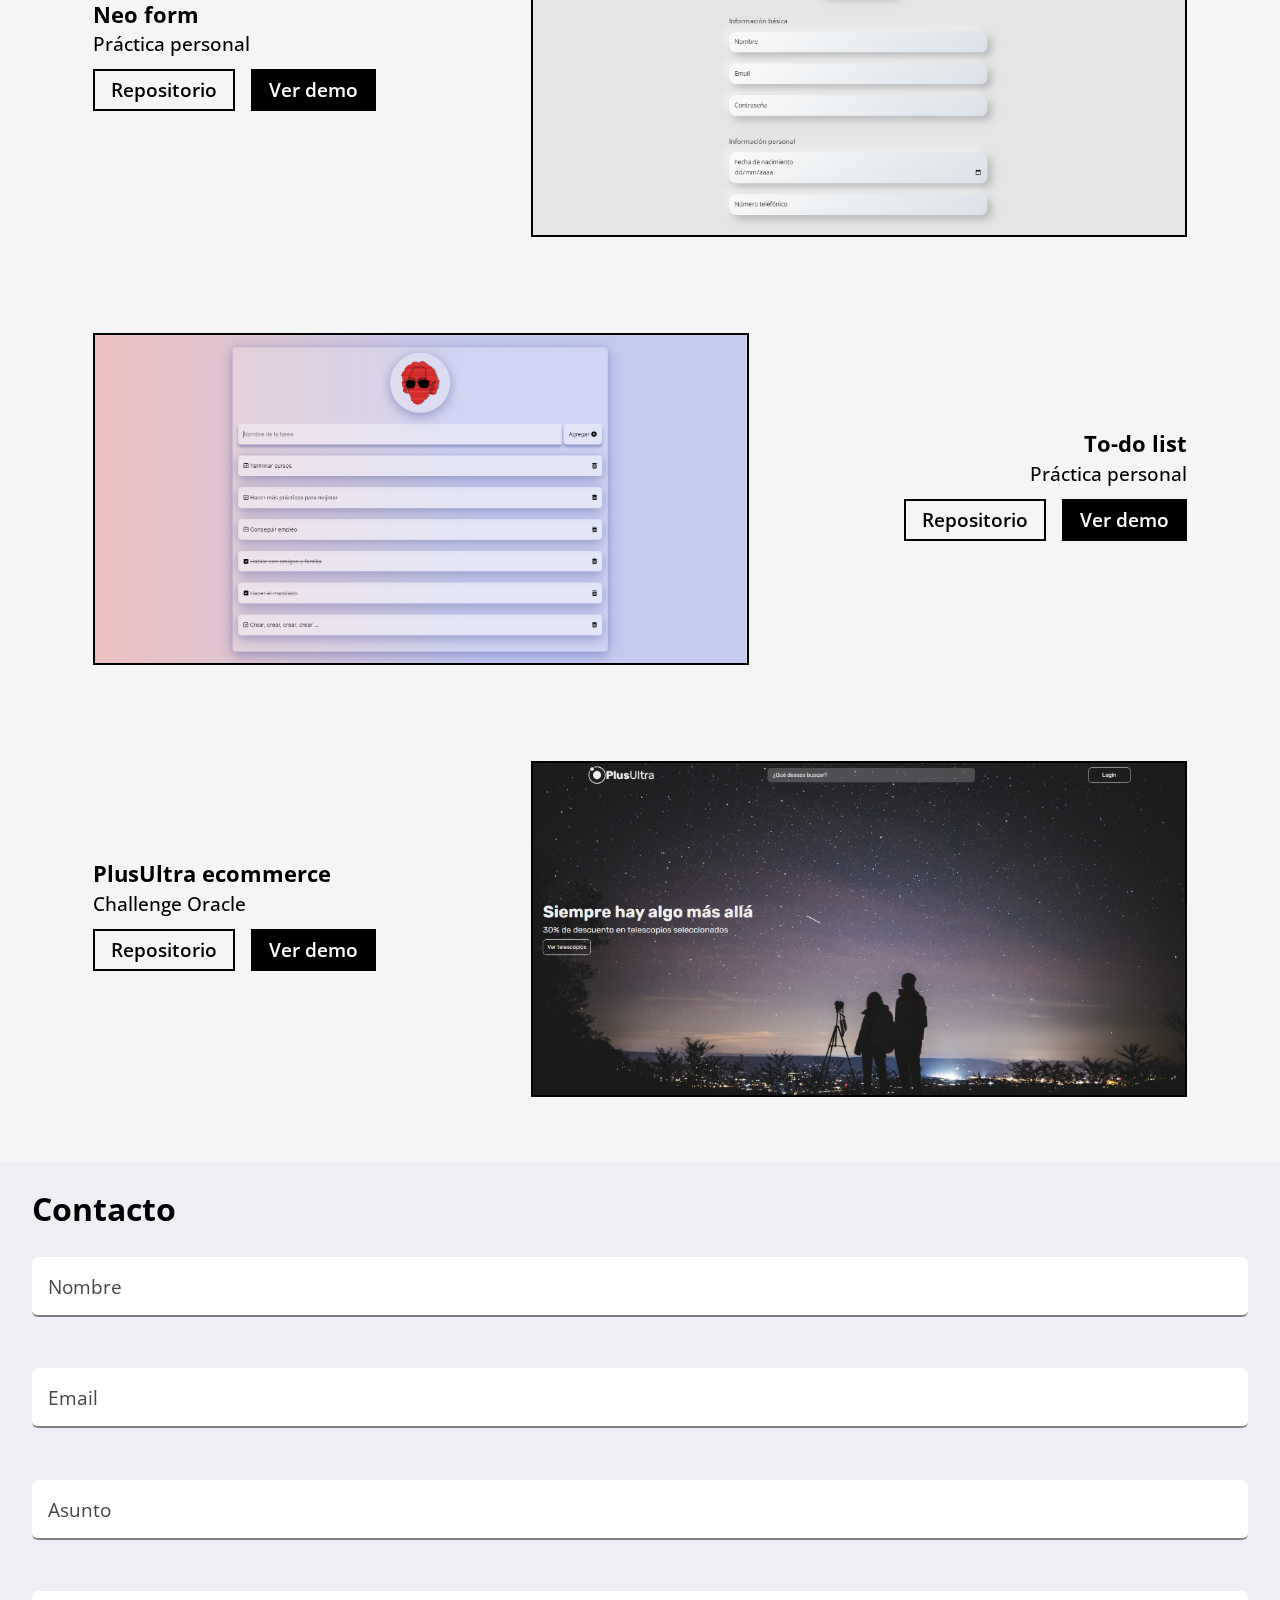
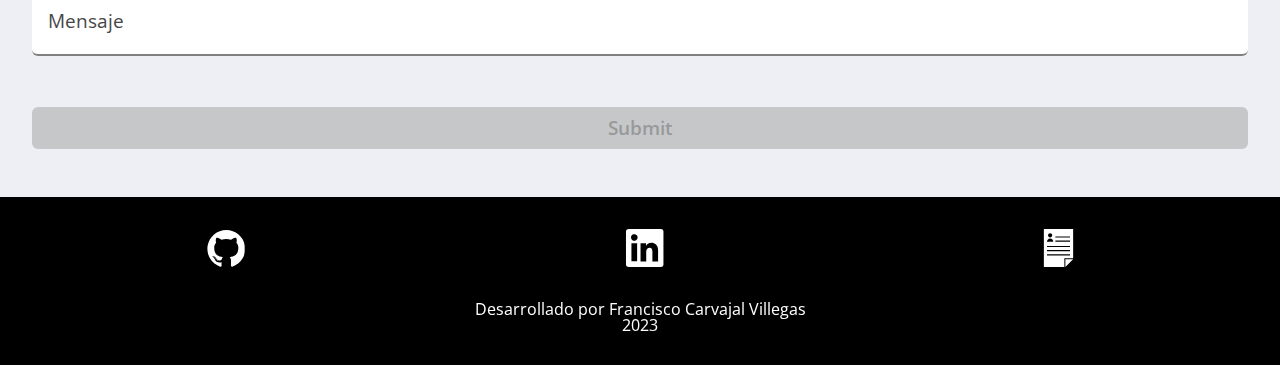
==== commit 5ba2559a: "Nueva experiencia Plus ultra" ====
--- a/index.html
+++ b/index.html
@@ -233,19 +233,32 @@
                 </div>
             </div>
         </div>
-    </section>
-
-    <div class="experiencia__card">
-        <img src="assets/img/to-do.png" alt="To-do list" class="experiencia__img">
-        <div class="card__info">
-            <h2 class="experiencia__titulo">To-do list</h2>
-            <h3 class="experiencia__descripcion">Práctica personal</h3>
-            <div class="experiencia__botones">
-                <a href="https://github.com/FranciscoCarvajal404/Lista-de-tareas"><button class="experiencia__btn--rep">Repositorio</button></a>
-                <a href="https://franciscocarvajal404.github.io/Lista-de-tareas/"><button class="experiencia__btn--demo">Ver demo</button></a>
-            </div>
-        </div>
-    </div>
+    
+
+        <div class="experiencia__card">
+            <img src="assets/img/to-do.png" alt="To-do list" class="experiencia__img">
+            <div class="card__info">
+                <h2 class="experiencia__titulo">To-do list</h2>
+                <h3 class="experiencia__descripcion">Práctica personal</h3>
+                <div class="experiencia__botones">
+                    <a href="https://github.com/FranciscoCarvajal404/Lista-de-tareas"><button class="experiencia__btn--rep">Repositorio</button></a>
+                    <a href="https://franciscocarvajal404.github.io/Lista-de-tareas/"><button class="experiencia__btn--demo">Ver demo</button></a>
+                </div>
+            </div>
+        </div>
+
+        <div class="experiencia__card experiencia__card--reverse">
+            <img src="assets/img/plusultra.png" alt="Neo formulario" class="experiencia__img">
+            <div class="card__info">
+                <h2 class="experiencia__titulo experiencia__titulo--reverse">PlusUltra ecommerce</h2>
+                <h3 class="experiencia__descripcion experiencia__descripcion--reverse">Challenge Oracle</h3>
+                <div class="experiencia__botones experiencia__botones--reverse">
+                    <a href="https://github.com/FranciscoCarvajal404/PlusUltra-eCommerce"><button class="experiencia__btn--rep">Repositorio</button></a>
+                    <a href="https://franciscocarvajal404.github.io/PlusUltra-eCommerce/"><button class="experiencia__btn--demo">Ver demo</button></a>
+                </div>
+            </div>
+        </div>
+    </section>
 
     <section class="contacto" id="contacto">
         <h2 class="contacto__titulo">Contacto</h2>
--- a/assets/css/base.css
+++ b/assets/css/base.css
@@ -7,6 +7,7 @@
 html {   
     min-width: 320px;   
     scroll-behavior: smooth;
+    scroll-padding-top: 70px;
     }
 
 body{
@@ -17,11 +18,12 @@
 
 a:hover{
     color: #f73131;
+    transition: all ease 0.2s;
 }
 
 ::-moz-selection{ /* Code for Firefox */
-    color: red;
-    background: yellow;
+    color: #ffffff;
+    background: rgb(49, 49, 49);
 }
 
 ::selection{
--- a/assets/css/header.css
+++ b/assets/css/header.css
@@ -8,6 +8,8 @@
     position: sticky;
     position: -webkit-sticky;
     top: 0;
+
+    height: 70px;
 
     z-index: 20;
 }
--- a/assets/css/menu.css
+++ b/assets/css/menu.css
@@ -34,7 +34,7 @@
     top: 0;
     left: 0;
 
-    width: 80%;
+    width: 50%;
     height: 100vh;
 
     padding-top: 100px;
@@ -76,7 +76,7 @@
     opacity: 0;
     z-index: -1;
 
-    font-size: 18px;
+    font-size: 1.15rem;
 }
 
 
--- a/assets/css/main.css
+++ b/assets/css/main.css
@@ -68,9 +68,10 @@
 }
 
 .main-redes__img:hover{
-    filter: invert(54%) sepia(98%) saturate(5760%) hue-rotate(342deg) brightness(95%) contrast(105%);
+    filter: invert(32%) sepia(15%) saturate(5930%) hue-rotate(329deg) brightness(104%) contrast(120%); /**Resultado de 4.0 CSS filter*/
 
-    transition: all 150ms;
+
+    transition: all 200ms;
 }
 
 .main__img{
--- a/assets/css/form.css
+++ b/assets/css/form.css
@@ -26,6 +26,8 @@
     padding: 16px;
     padding-bottom: 0;
     color: black;
+
+    line-height: normal;
 }
 
 .form__input--mensaje{
--- a/assets/css/footer.css
+++ b/assets/css/footer.css
@@ -21,6 +21,5 @@
 }
 
 .footer__img:hover{
-    filter: invert(54%) sepia(98%) saturate(5760%) hue-rotate(342deg) brightness(95%) contrast(105%);
-    transition: all 150ms;
+    filter: invert(32%) sepia(15%) saturate(5930%) hue-rotate(329deg) brightness(104%) contrast(120%);    transition: all 200ms;
 }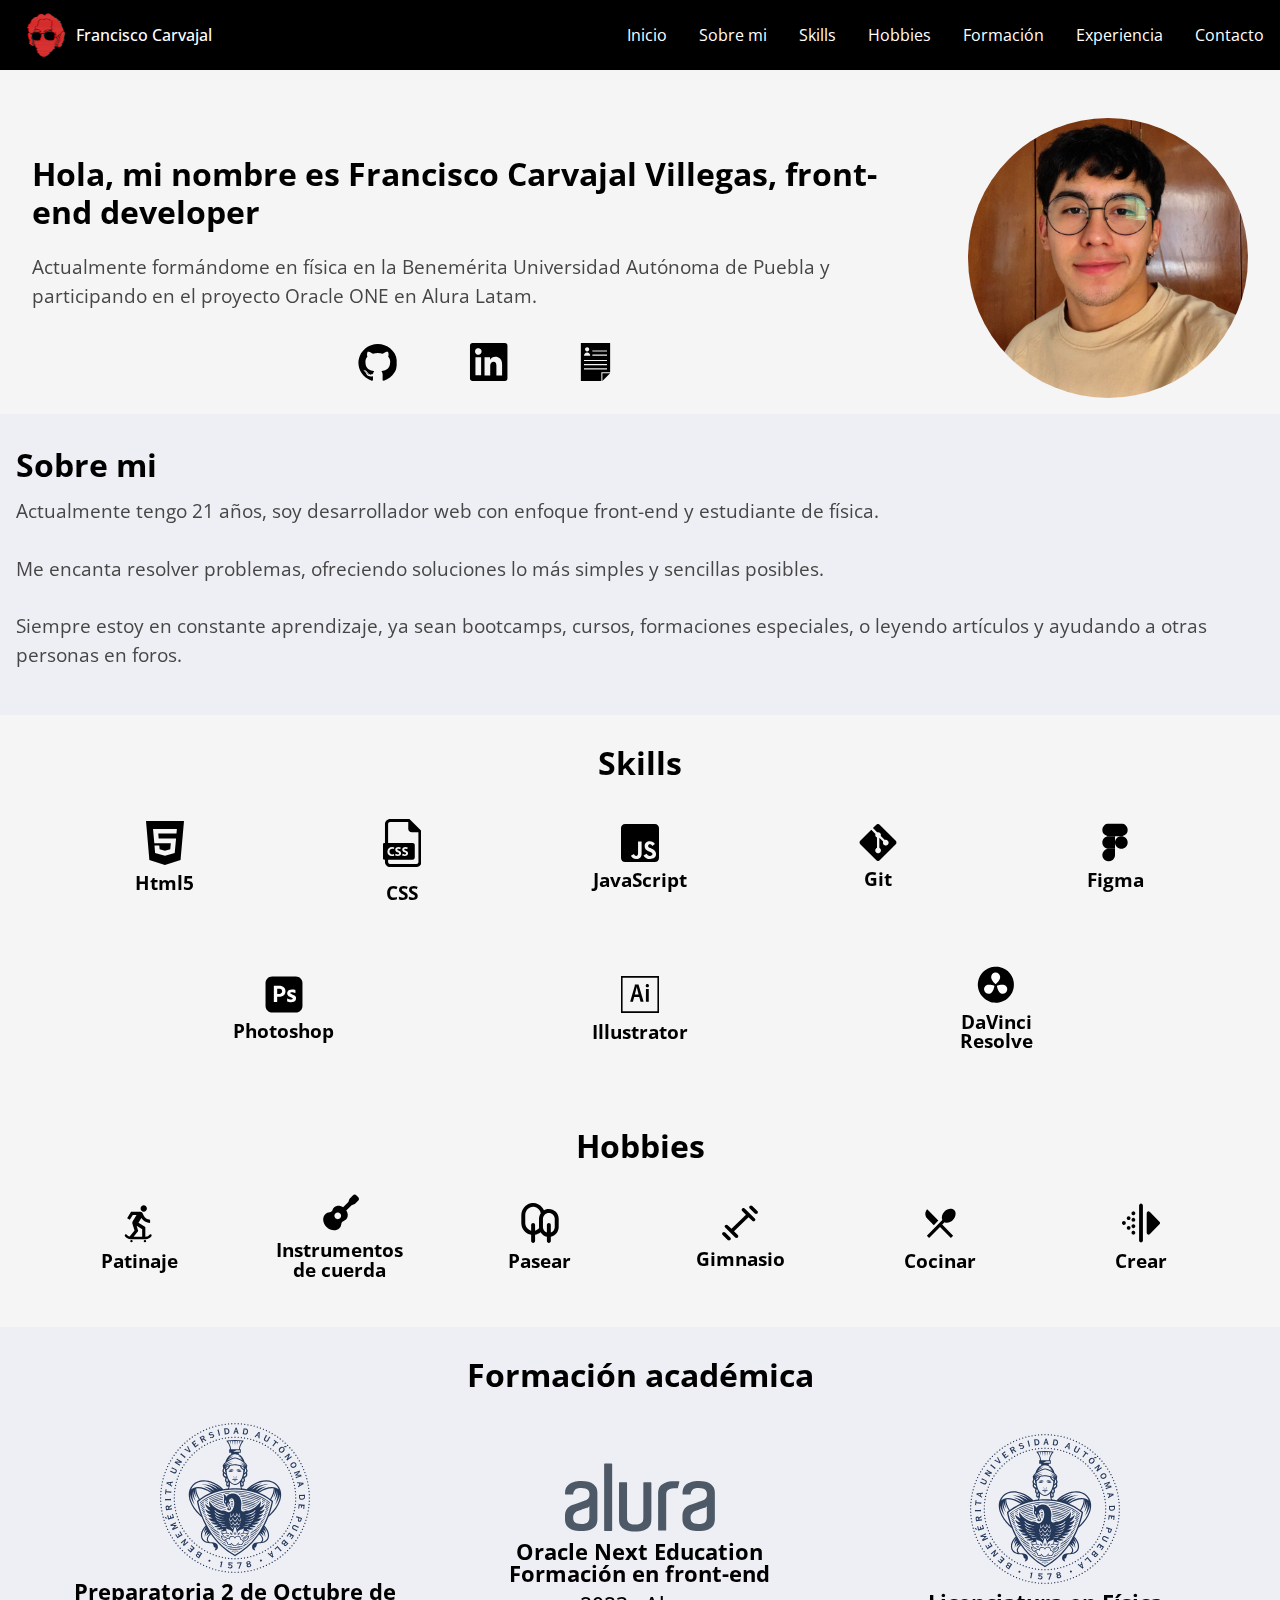
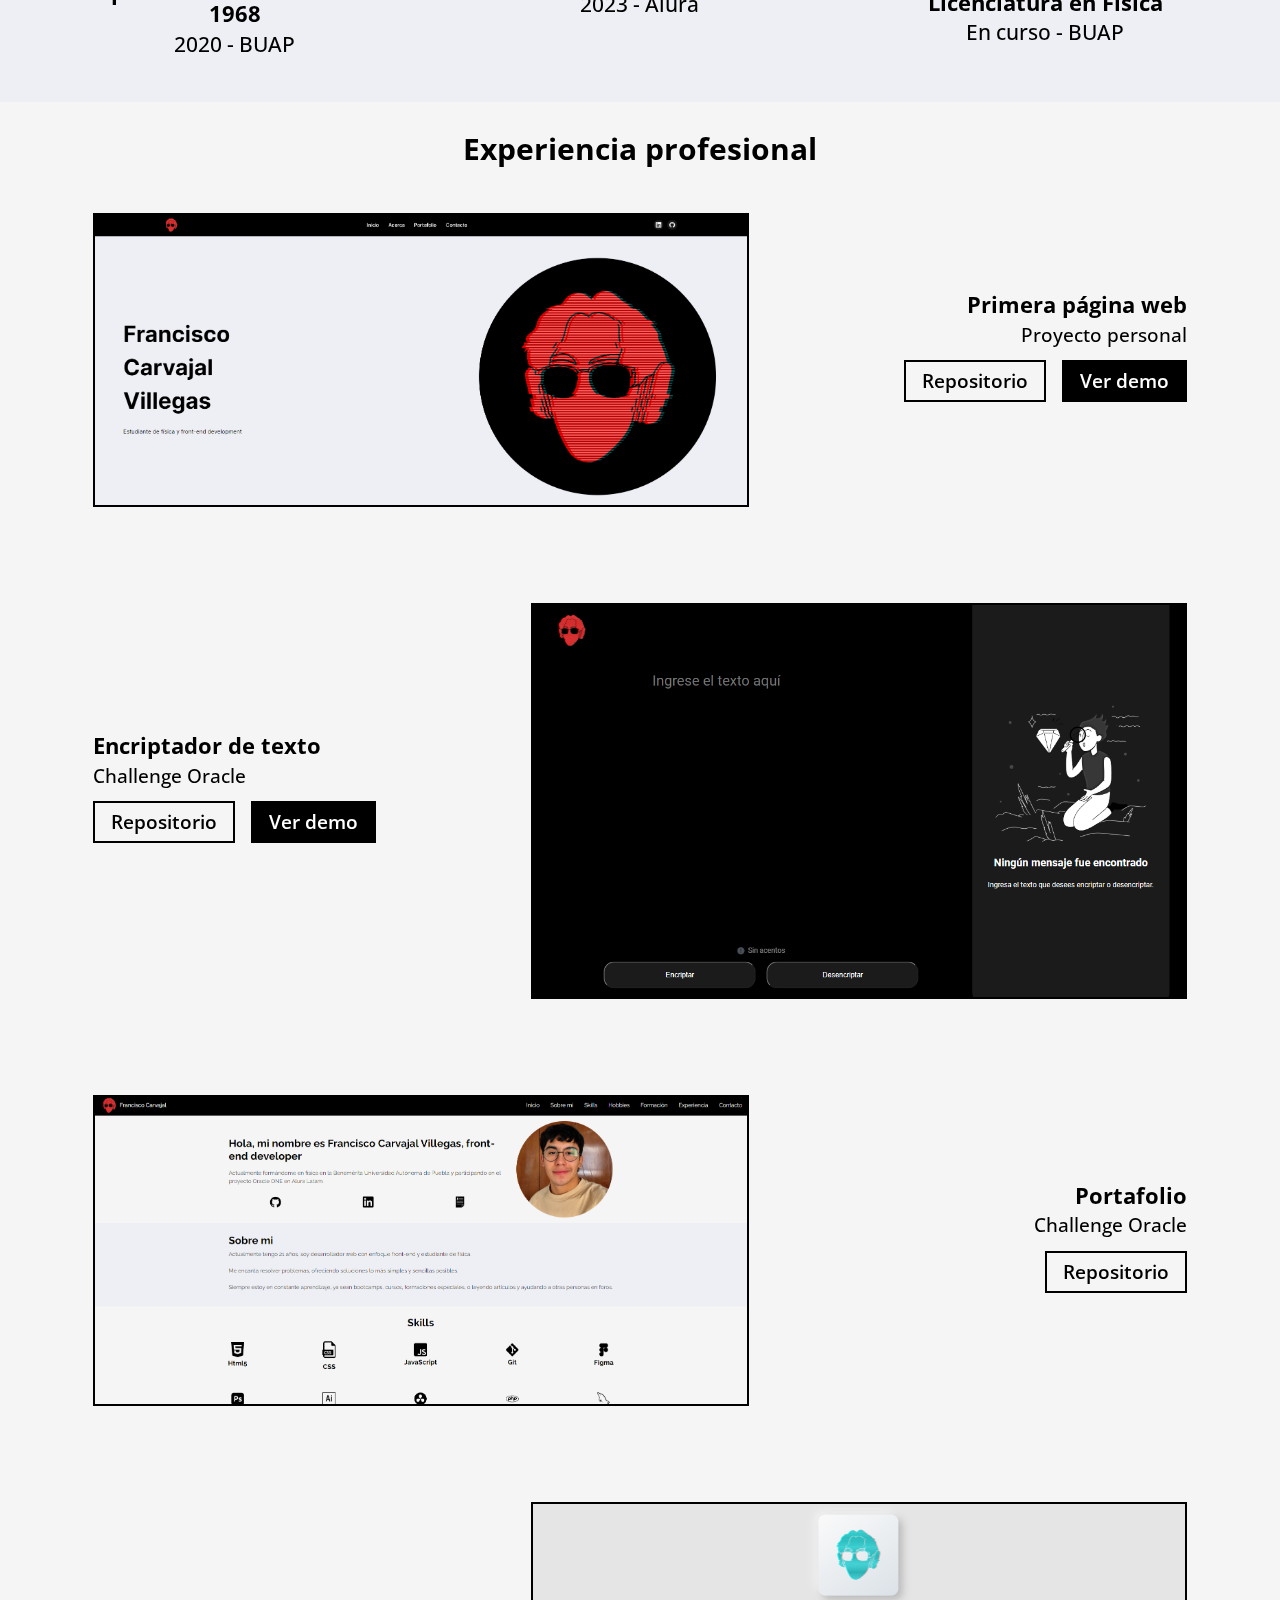
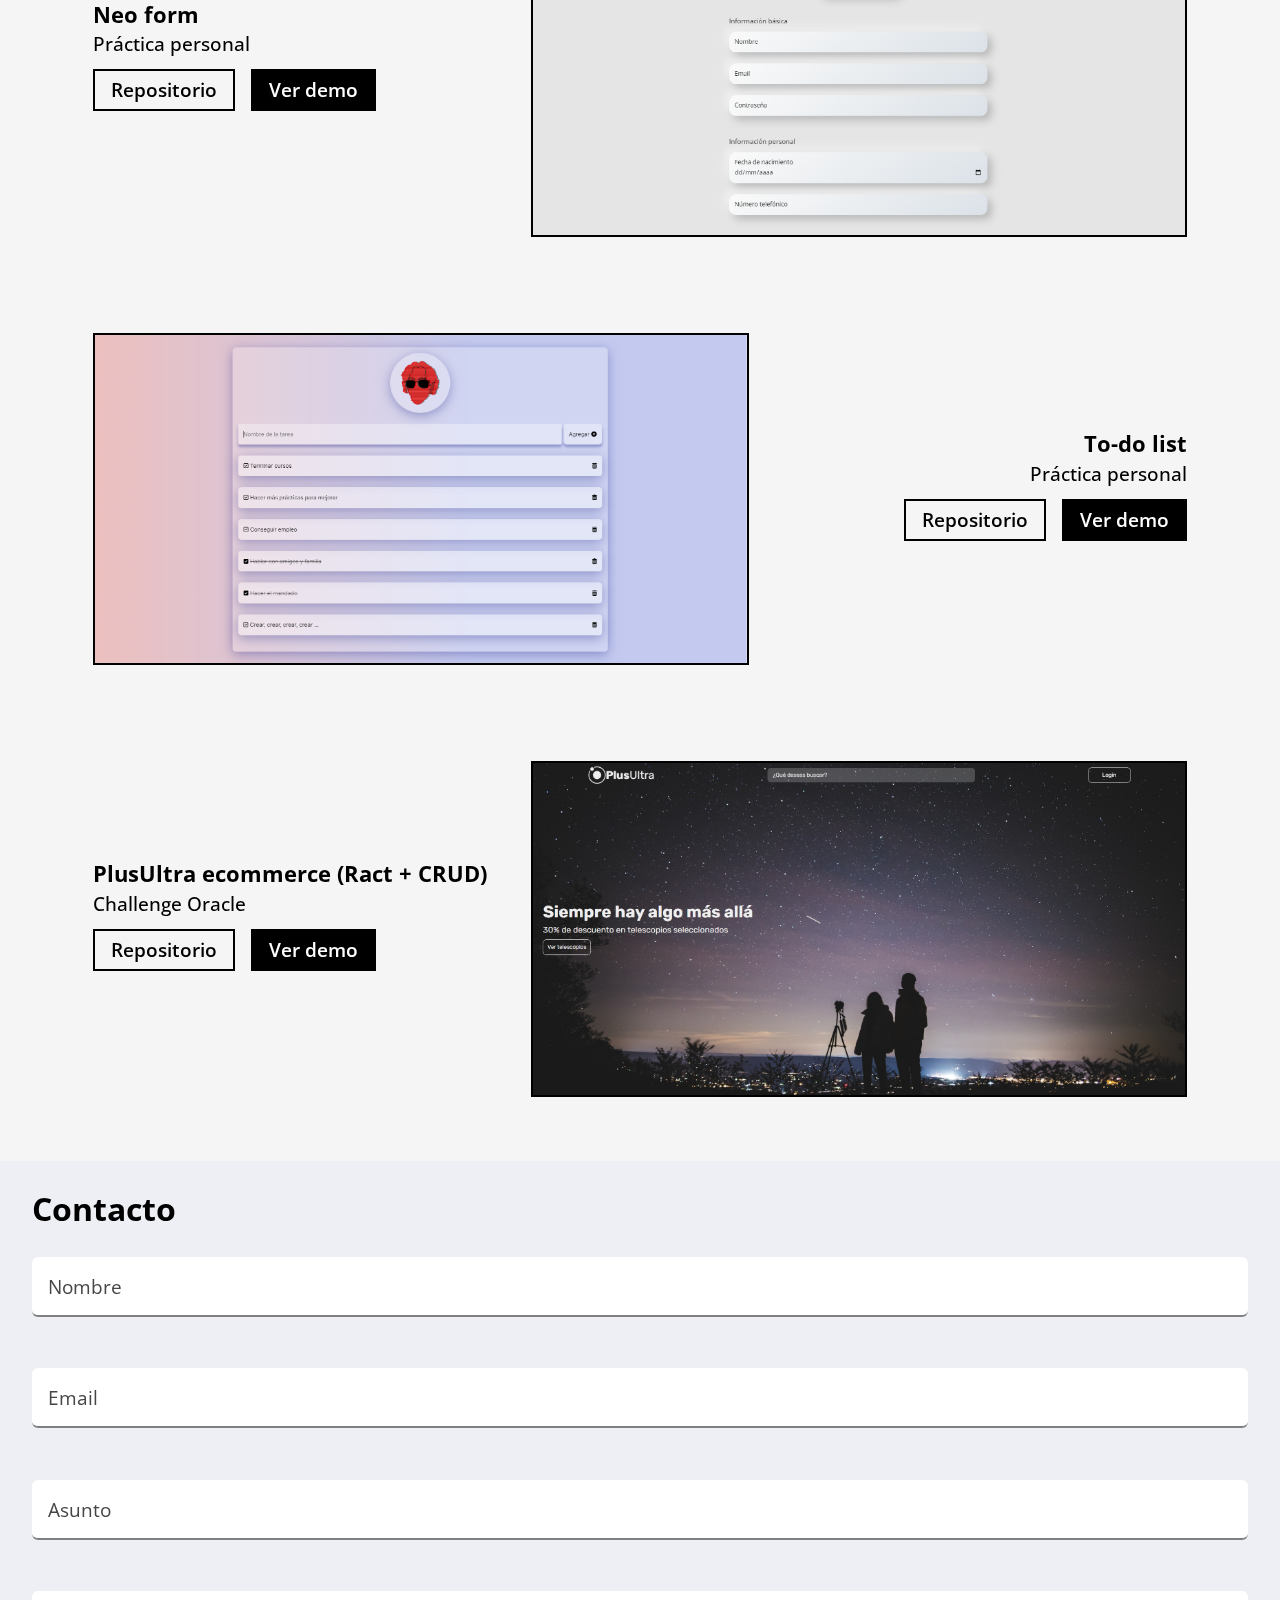
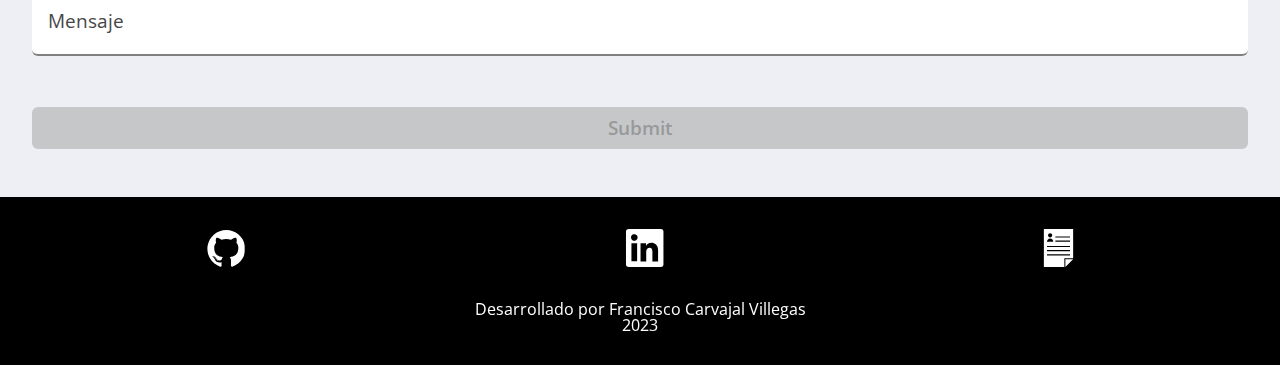
==== commit 168b930f: "Agregado PlusUltra" ====
--- a/index.html
+++ b/index.html
@@ -250,11 +250,11 @@
         <div class="experiencia__card experiencia__card--reverse">
             <img src="assets/img/plusultra.png" alt="Neo formulario" class="experiencia__img">
             <div class="card__info">
-                <h2 class="experiencia__titulo experiencia__titulo--reverse">PlusUltra ecommerce</h2>
+                <h2 class="experiencia__titulo experiencia__titulo--reverse">PlusUltra ecommerce (Ract + CRUD)</h2>
                 <h3 class="experiencia__descripcion experiencia__descripcion--reverse">Challenge Oracle</h3>
                 <div class="experiencia__botones experiencia__botones--reverse">
-                    <a href="https://github.com/FranciscoCarvajal404/PlusUltra-eCommerce"><button class="experiencia__btn--rep">Repositorio</button></a>
-                    <a href="https://franciscocarvajal404.github.io/PlusUltra-eCommerce/"><button class="experiencia__btn--demo">Ver demo</button></a>
+                    <a href="https://github.com/FranciscoCarvajal404/PlusUltra-eCommerce-React"><button class="experiencia__btn--rep">Repositorio</button></a>
+                    <a href="https://peppy-flan-e75082.netlify.app/"><button class="experiencia__btn--demo">Ver demo</button></a>
                 </div>
             </div>
         </div>
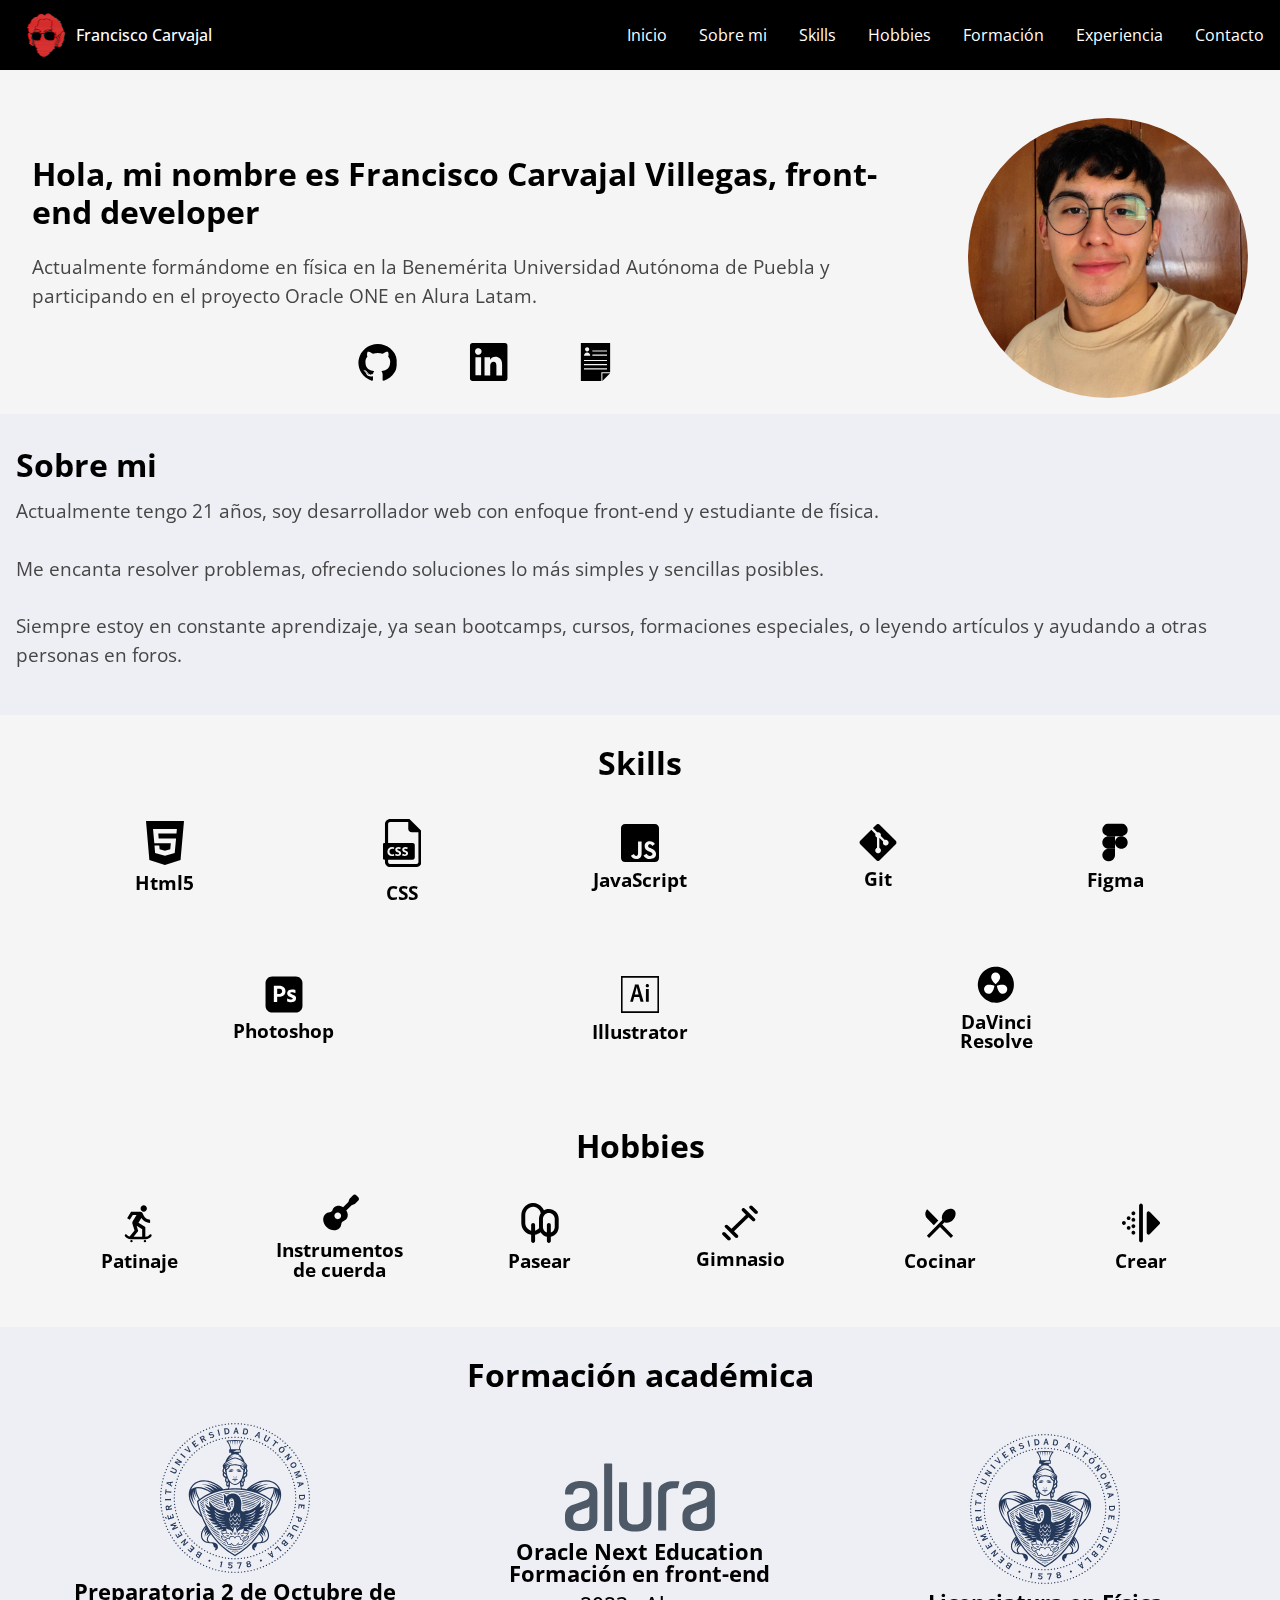
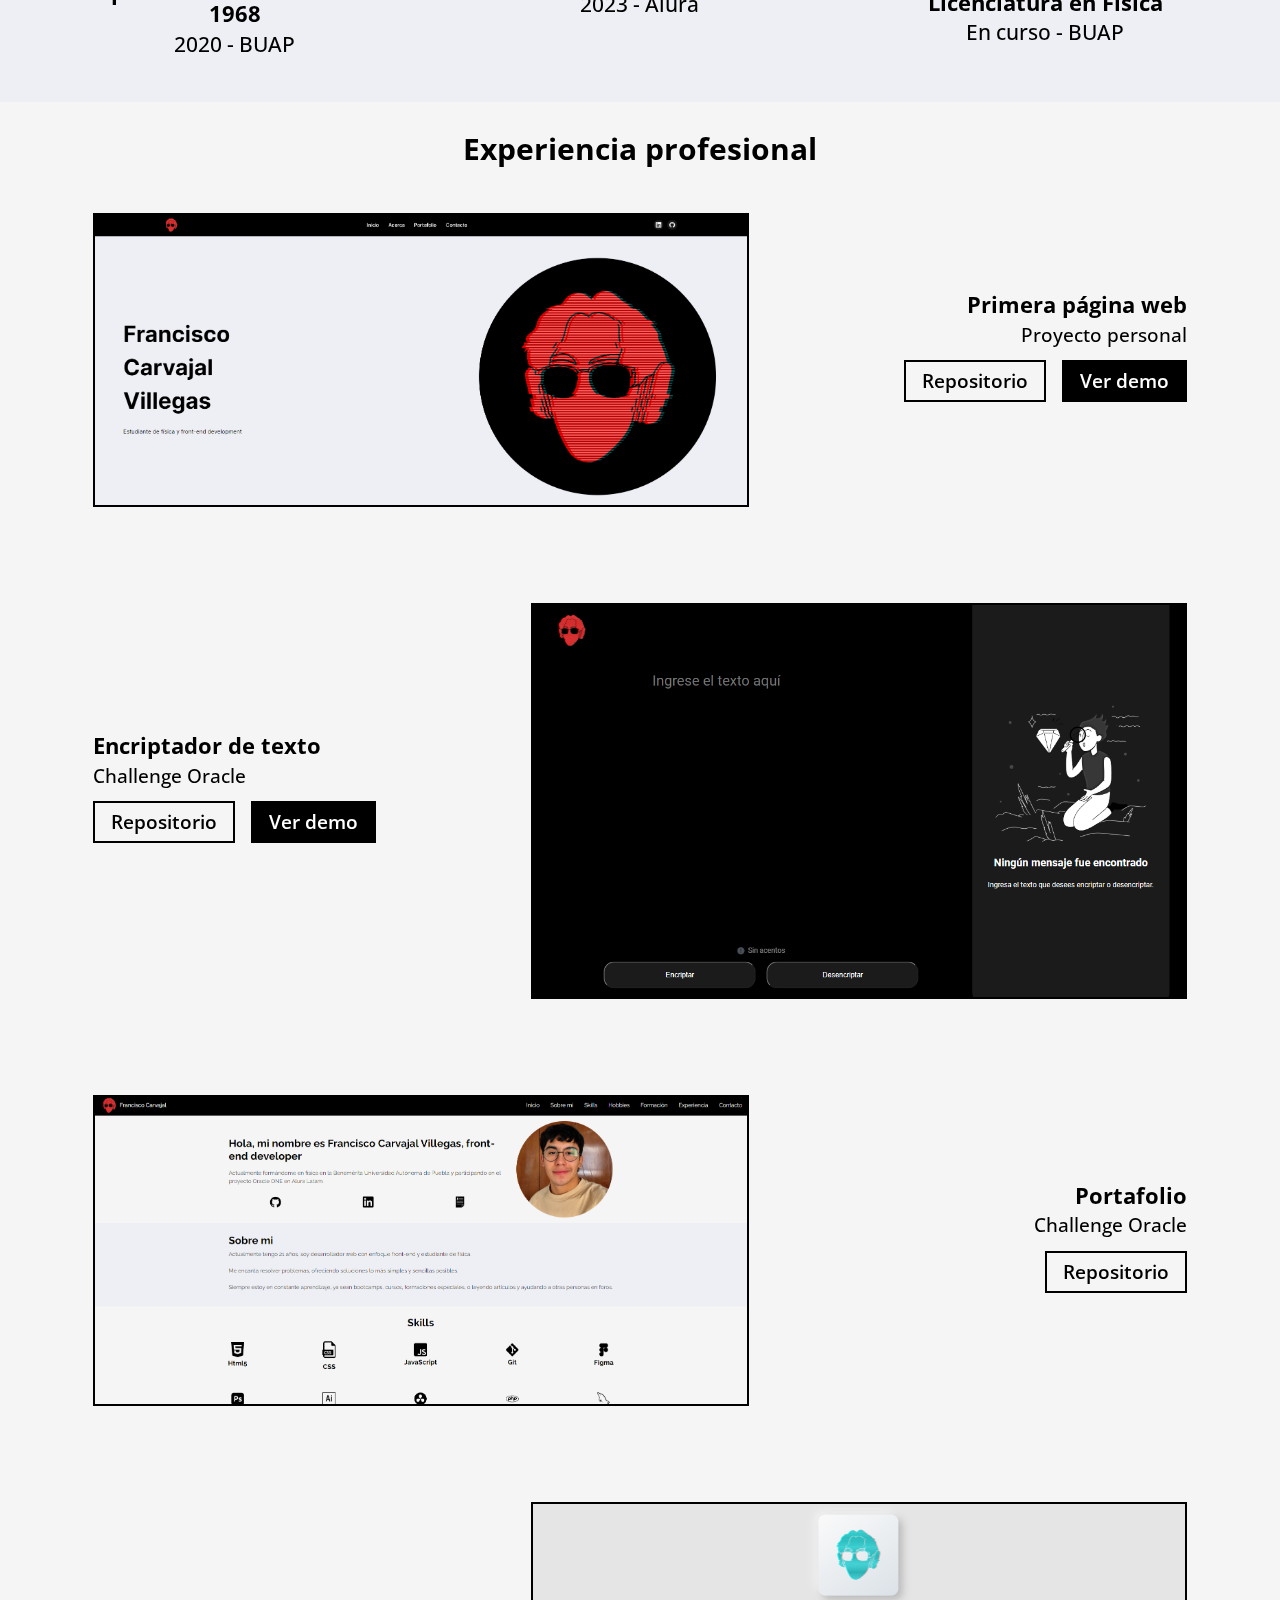
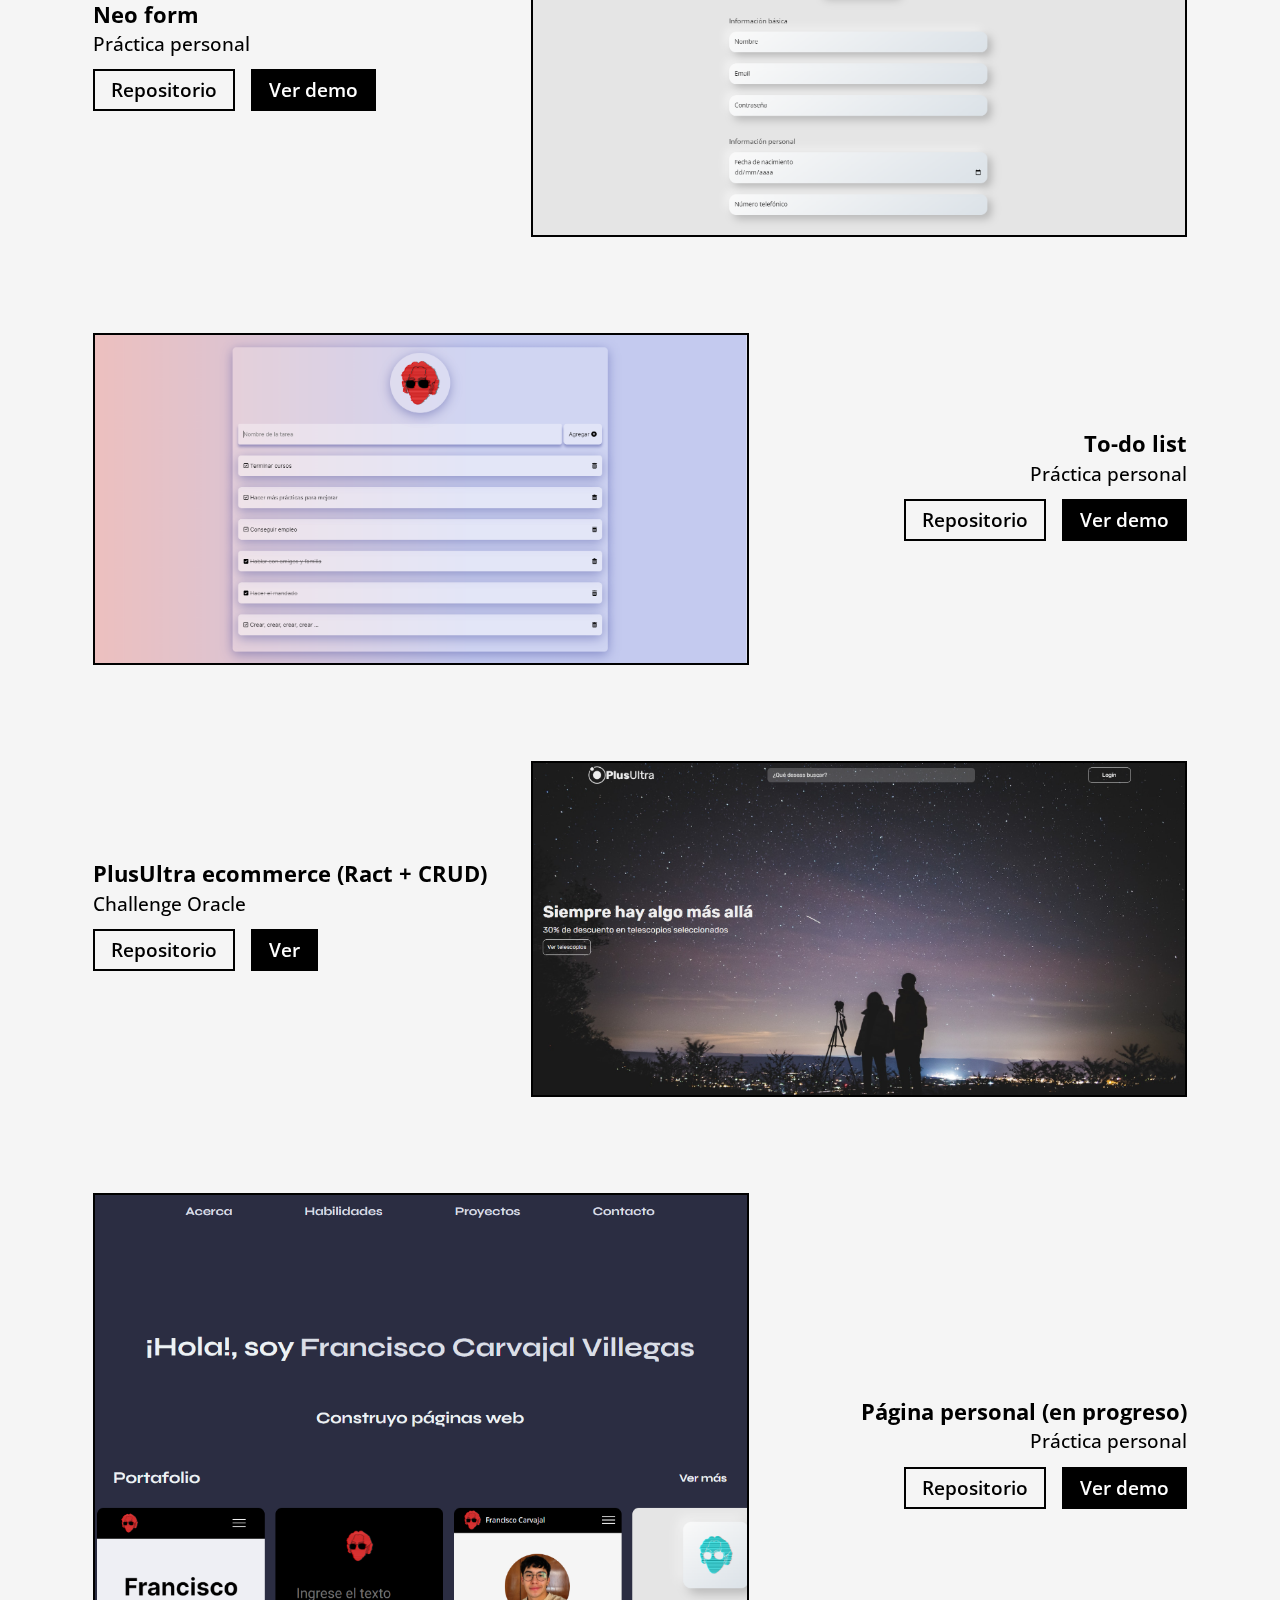
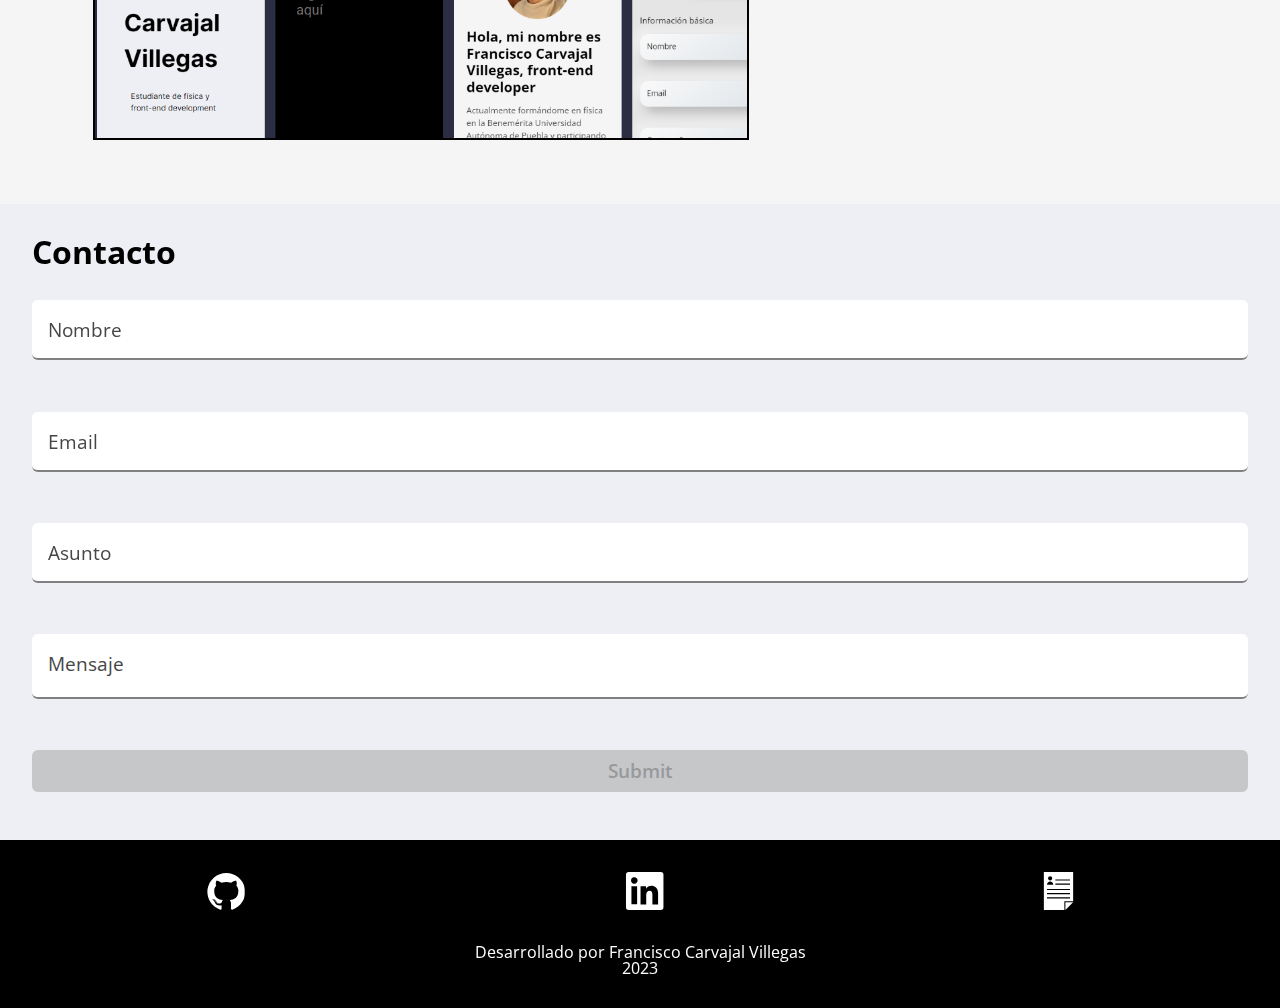
==== commit 93399d4f: "pagina personal agregada" ====
--- a/index.html
+++ b/index.html
@@ -253,8 +253,20 @@
                 <h2 class="experiencia__titulo experiencia__titulo--reverse">PlusUltra ecommerce (Ract + CRUD)</h2>
                 <h3 class="experiencia__descripcion experiencia__descripcion--reverse">Challenge Oracle</h3>
                 <div class="experiencia__botones experiencia__botones--reverse">
-                    <a href="https://github.com/FranciscoCarvajal404/PlusUltra-eCommerce-React"><button class="experiencia__btn--rep">Repositorio</button></a>
-                    <a href="https://peppy-flan-e75082.netlify.app/"><button class="experiencia__btn--demo">Ver demo</button></a>
+                    <a href="https://github.com/FranciscoCarvajal404/Portfolio-React"><button class="experiencia__btn--rep">Repositorio</button></a>
+                    <a href="https://francisco.carvajalweb.com/"><button class="experiencia__btn--demo">Ver</button></a>
+                </div>
+            </div>
+        </div>
+
+        <div class="experiencia__card">
+            <img src="assets/img/web-personal.png" alt="To-do list" class="experiencia__img">
+            <div class="card__info">
+                <h2 class="experiencia__titulo">Página personal (en progreso)</h2>
+                <h3 class="experiencia__descripcion">Práctica personal</h3>
+                <div class="experiencia__botones">
+                    <a href="https://github.com/FranciscoCarvajal404/Lista-de-tareas"><button class="experiencia__btn--rep">Repositorio</button></a>
+                    <a href="https://franciscocarvajal404.github.io/Lista-de-tareas/"><button class="experiencia__btn--demo">Ver demo</button></a>
                 </div>
             </div>
         </div>
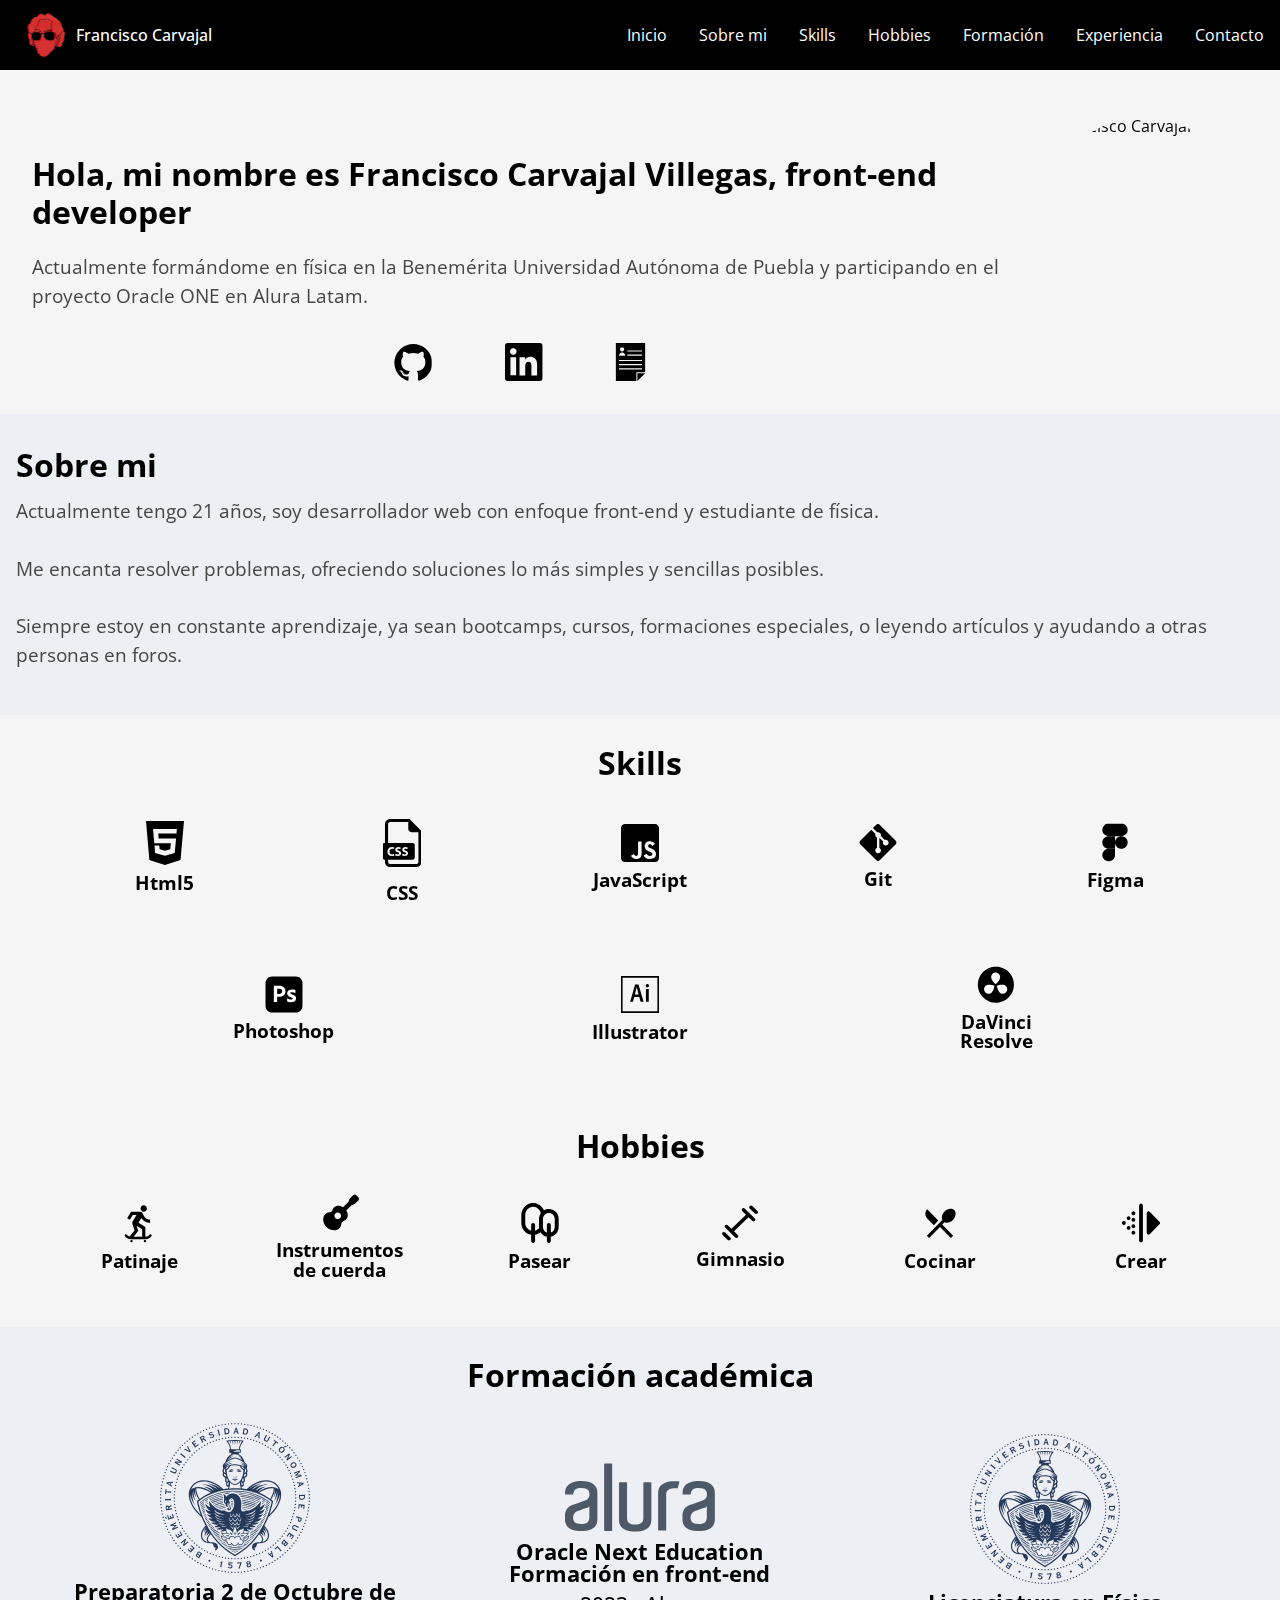
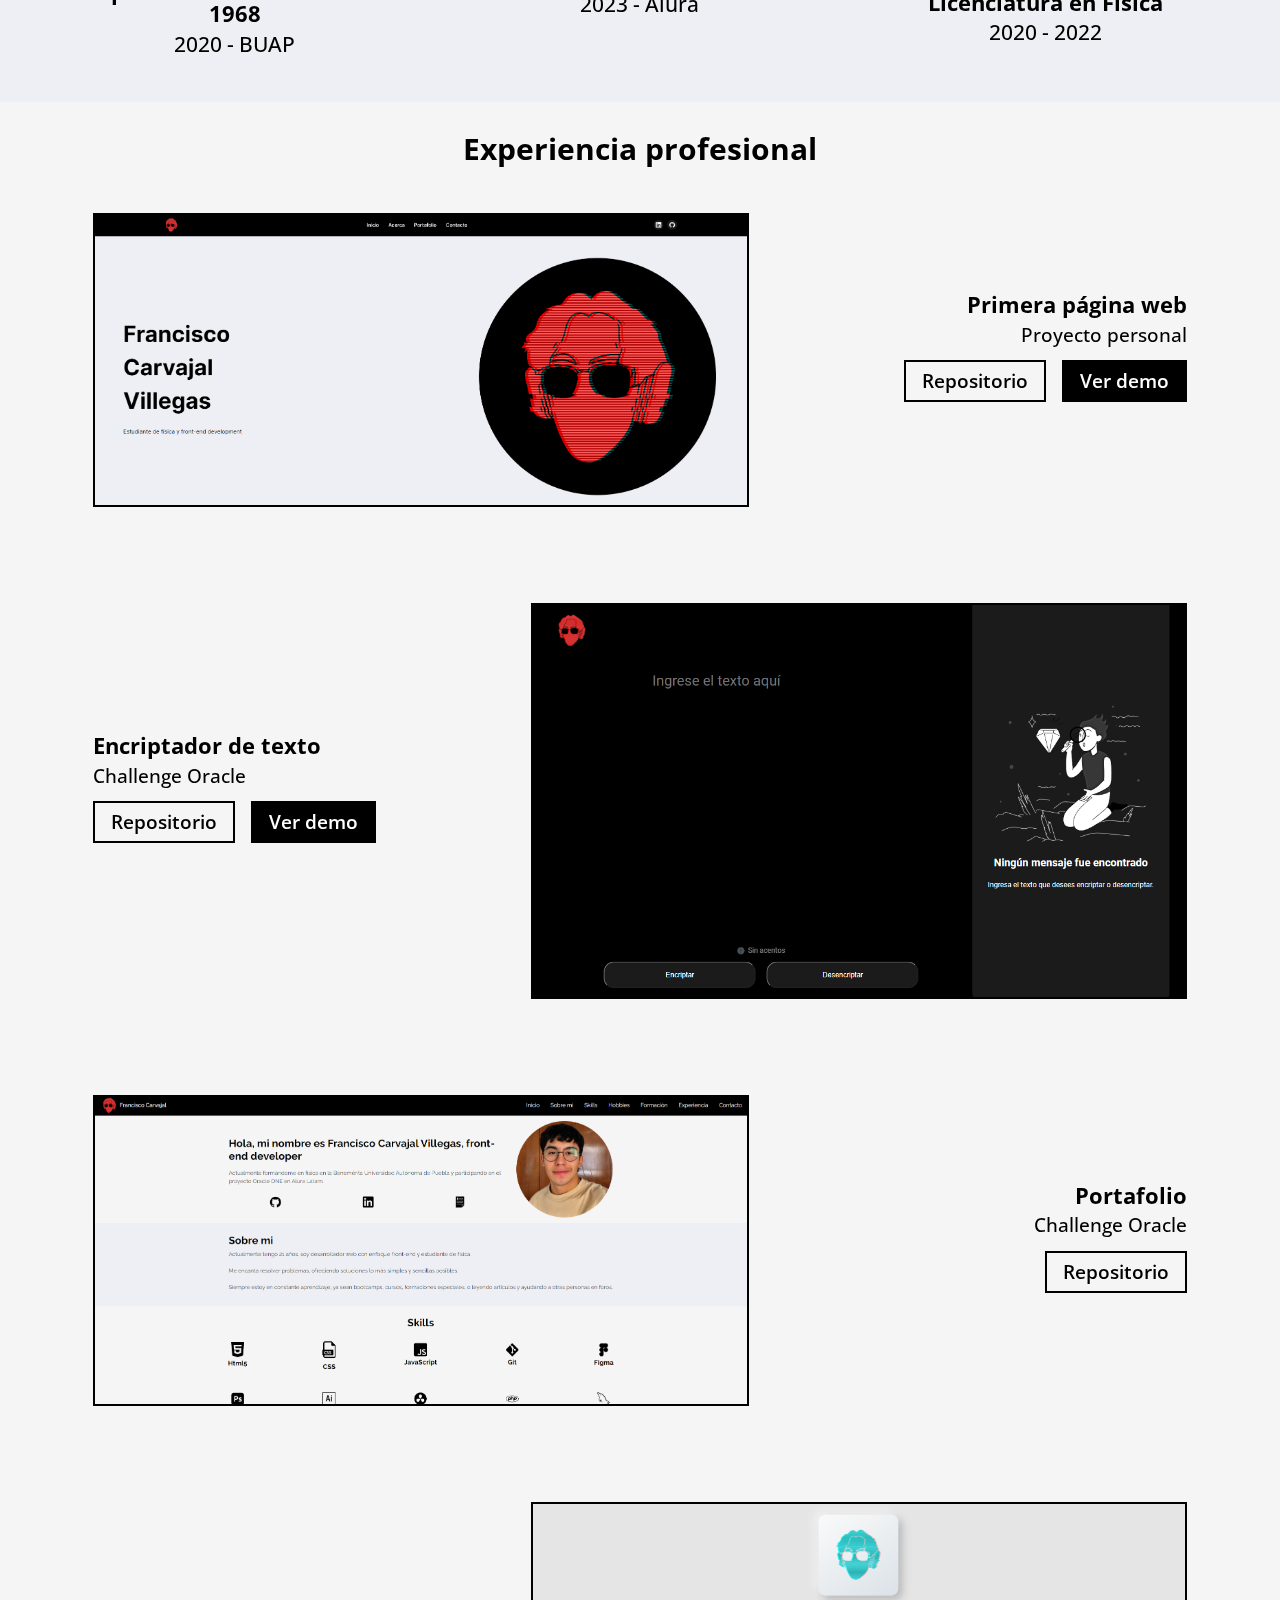
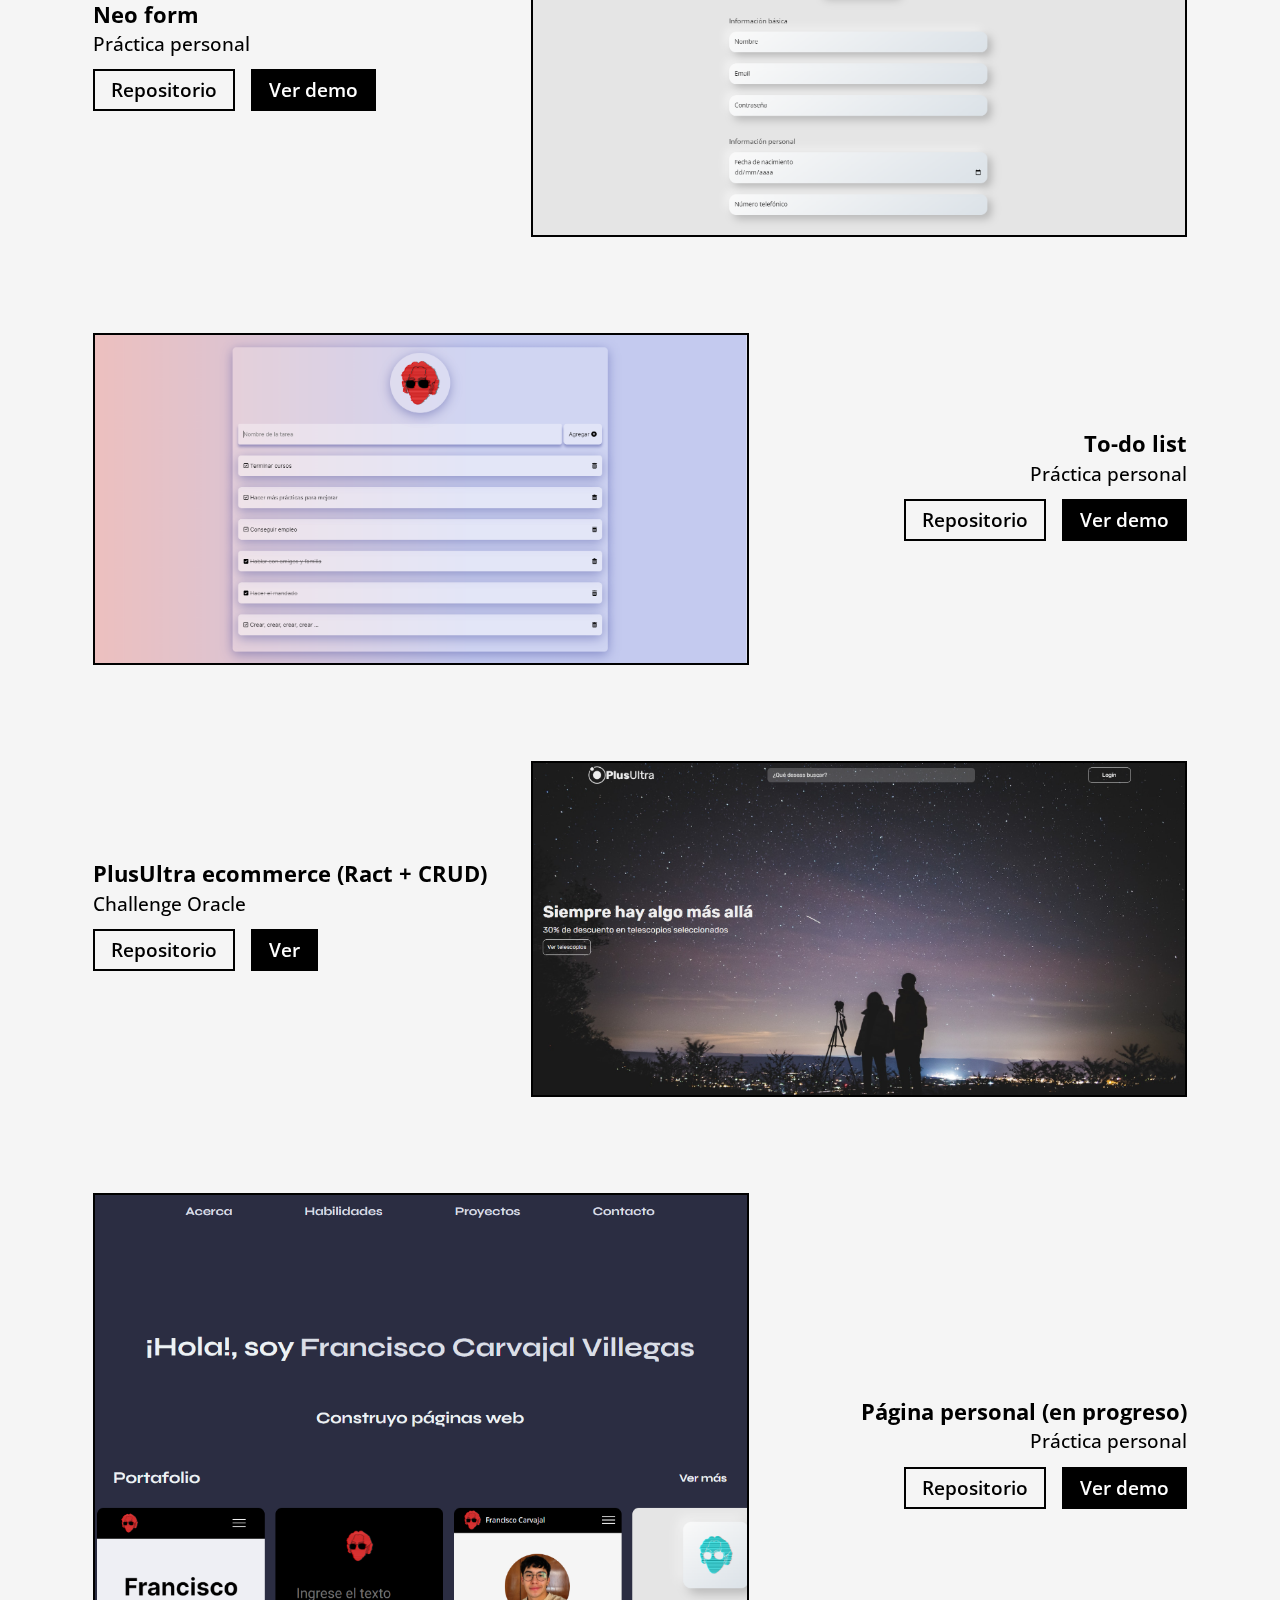
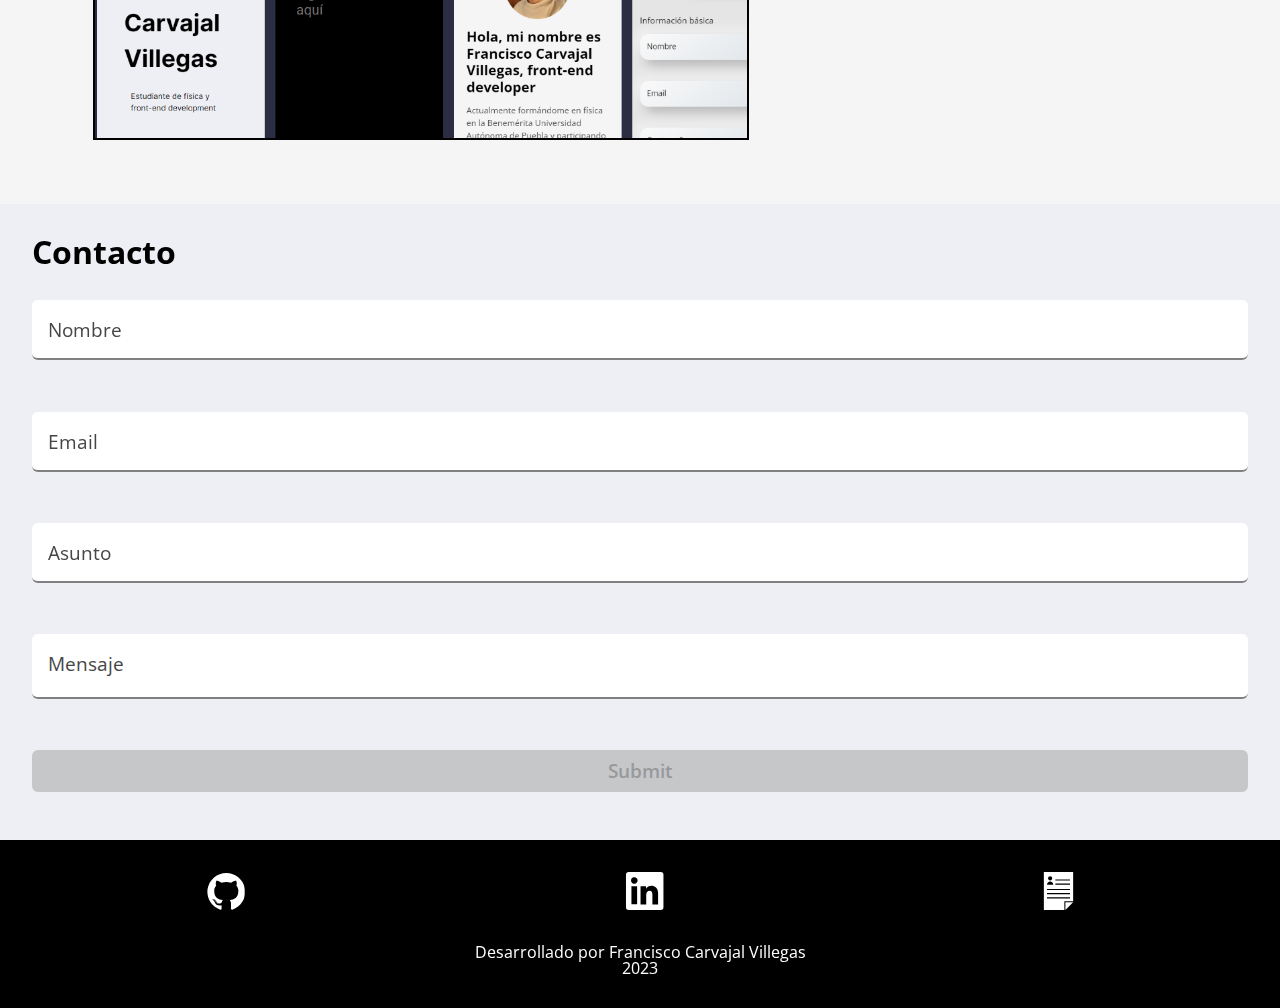
==== commit 5935d354: "arreglando bugs" ====
--- a/index.html
+++ b/index.html
@@ -180,7 +180,7 @@
                 <div class="formacion__card">
                     <img src="assets/img/buap.svg" alt="BUAP" class="formacion__img">
                     <h2 class="formacion__titulo">Licenciatura en Física</h2>
-                    <h3 class="formacion__descripcion">En curso - BUAP</h3>
+                    <h3 class="formacion__descripcion">2020 - 2022</h3>
                 </div>
             </div>
     </section>
@@ -253,8 +253,8 @@
                 <h2 class="experiencia__titulo experiencia__titulo--reverse">PlusUltra ecommerce (Ract + CRUD)</h2>
                 <h3 class="experiencia__descripcion experiencia__descripcion--reverse">Challenge Oracle</h3>
                 <div class="experiencia__botones experiencia__botones--reverse">
-                    <a href="https://github.com/FranciscoCarvajal404/Portfolio-React"><button class="experiencia__btn--rep">Repositorio</button></a>
-                    <a href="https://francisco.carvajalweb.com/"><button class="experiencia__btn--demo">Ver</button></a>
+                    <a href="https://github.com/FranciscoCarvajal404/PlusUltra-eCommerce-React"><button class="experiencia__btn--rep">Repositorio</button></a>
+                    <a href="https://franciscocarvajal404.github.io/PlusUltra-eCommerce-React/"><button class="experiencia__btn--demo">Ver</button></a>
                 </div>
             </div>
         </div>
@@ -265,8 +265,8 @@
                 <h2 class="experiencia__titulo">Página personal (en progreso)</h2>
                 <h3 class="experiencia__descripcion">Práctica personal</h3>
                 <div class="experiencia__botones">
-                    <a href="https://github.com/FranciscoCarvajal404/Lista-de-tareas"><button class="experiencia__btn--rep">Repositorio</button></a>
-                    <a href="https://franciscocarvajal404.github.io/Lista-de-tareas/"><button class="experiencia__btn--demo">Ver demo</button></a>
+                    <a href="https://github.com/FranciscoCarvajal404/Portfolio-React"><button class="experiencia__btn--rep">Repositorio</button></a>
+                    <a href="https://francisco.carvajalweb.com/"><button class="experiencia__btn--demo">Ver demo</button></a>
                 </div>
             </div>
         </div>
